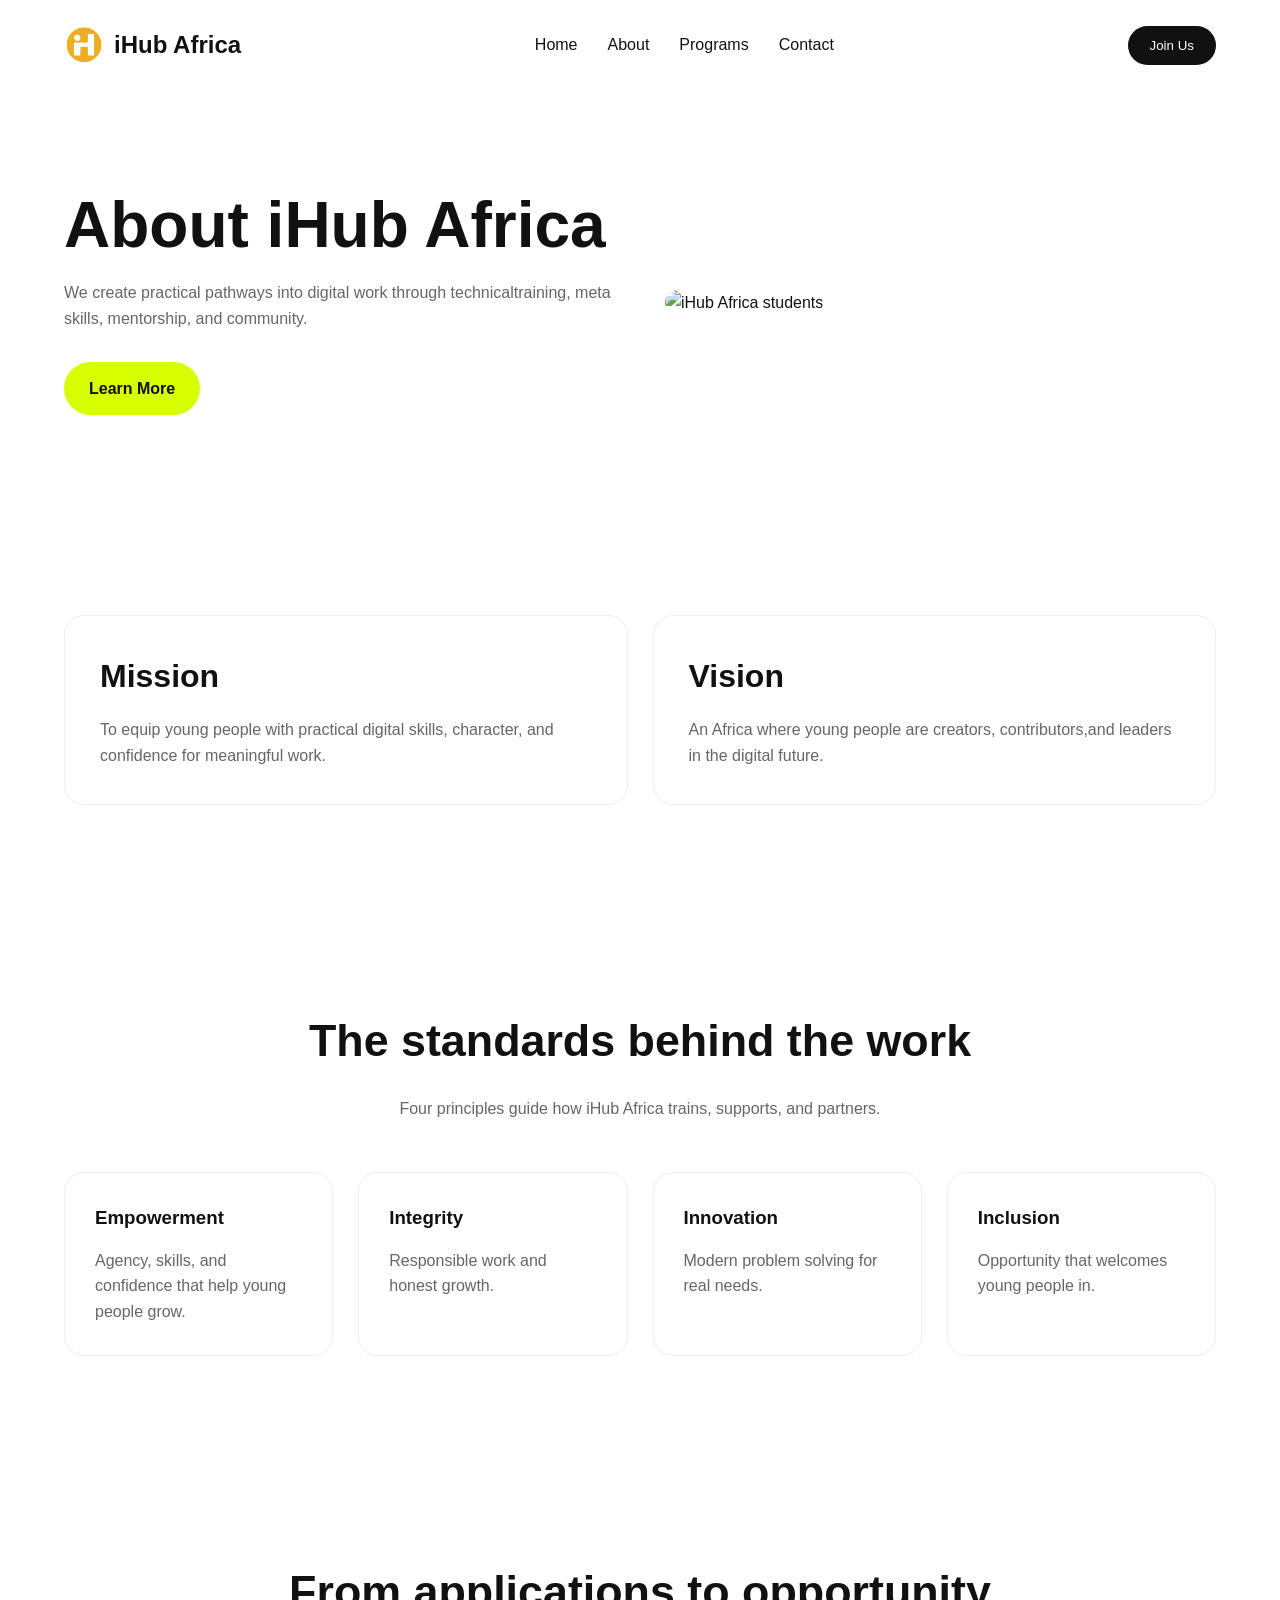
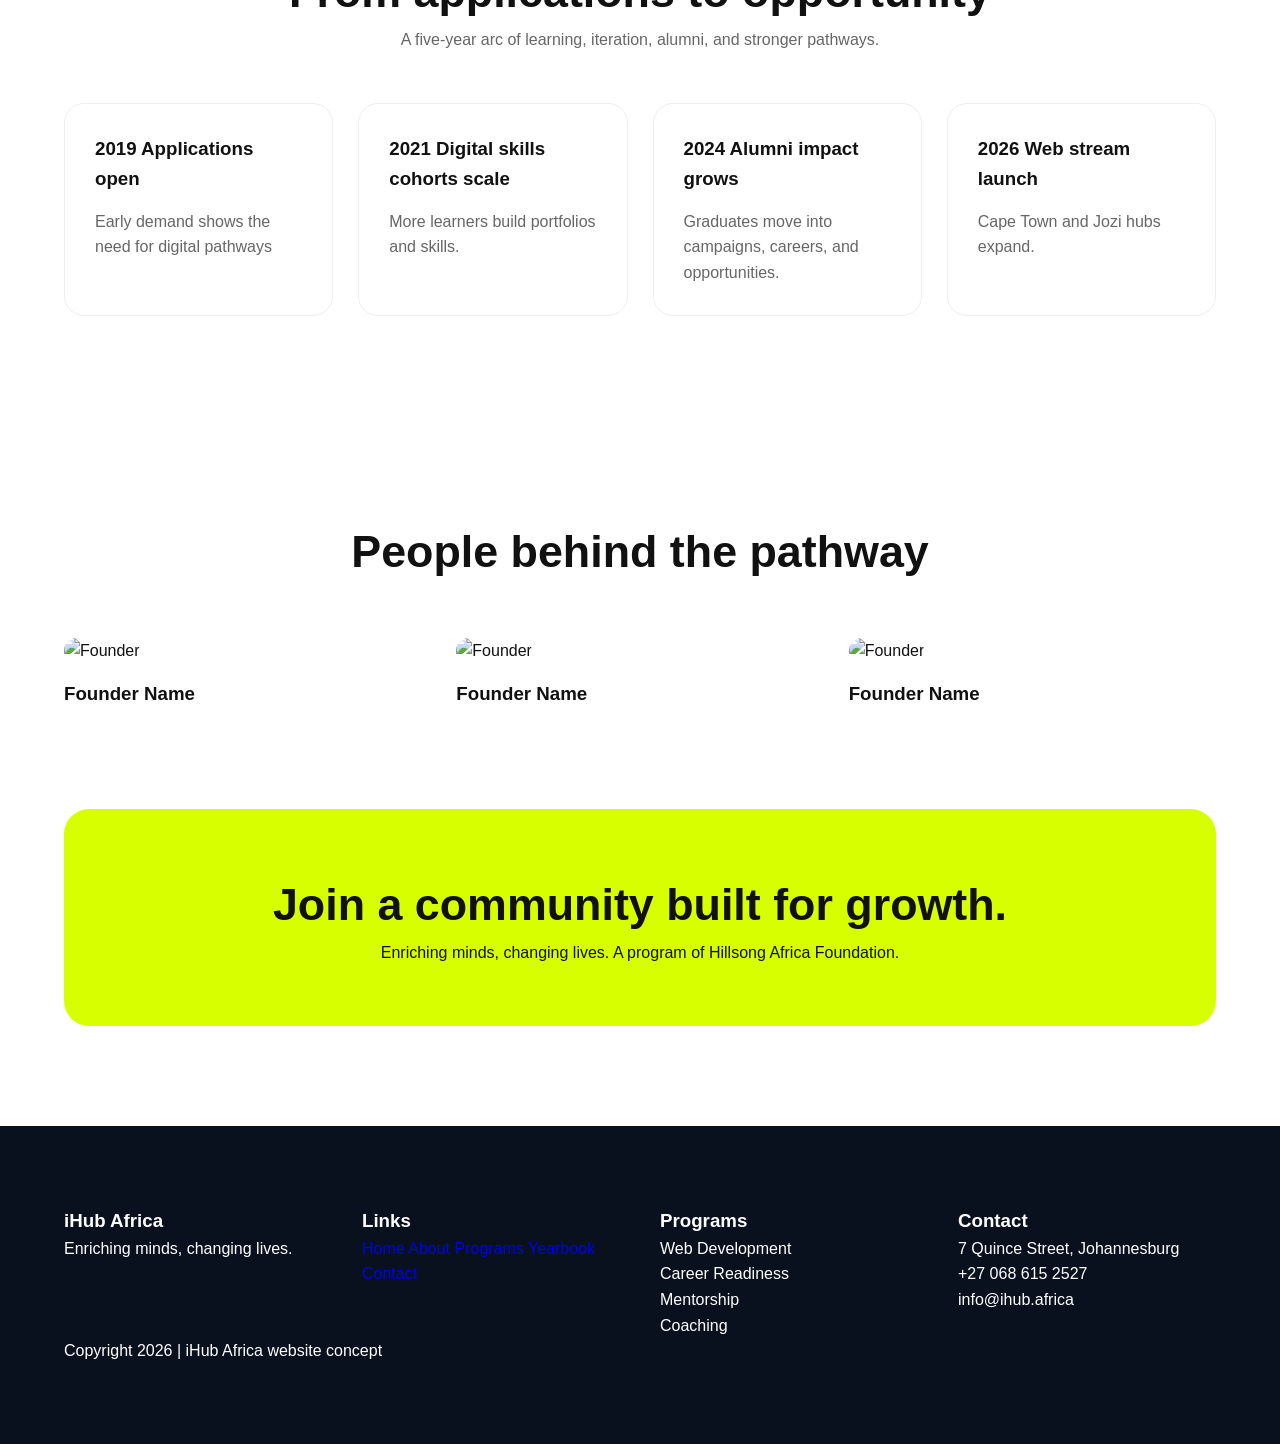
==== about.html @ 03520aae "styled img logo" ====
<!DOCTYPE html>
<html lang="en">
<head>
    <meta charset="UTF-8">
    <meta name="viewport" content="width=device-width, initial-scale=1.0">
    <title>iHub Africa | About</title>

    <link rel="stylesheet" href="styles.css">
</head>
<body>

    <header>
        <nav class="navbar">

            <div class="logo">
                <img src="./assests/iHubLogo.webp" alt="iHub Africa Logo">
                <h2>iHub Africa</h2>
            </div>

            <ul class="nav-links">
                <li><a href="index.html">Home</a></li>
                <li><a href="about.html">About</a></li>
                <li><a href="programs.html">Programs</a></li>
                <li><a href="contact.html">Contact</a></li>
            </ul>

            <button class="join-btn">Join Us</button>

        </nav>
    </header>

<section class="about-hero">

    <div class="about-content">

        <h1>About iHub Africa</h1>

        <p>
            We create practical pathways into digital work through technicaltraining, meta skills, mentorship, and community.</p>

         <a href="#" class="green-btn">
            Learn More
        </a>

    </div>
     
        <div class="about-image">
        <img src="images/about-image.jpg" alt="iHub Africa students">
    </div>

</section>

<section class="mission-vision">

    <div class="info-card">

        <h2>Mission</h2>

        <p>
            To equip young people with practical digital skills, character, and confidence for meaningful work.
               </p>
    </div>


    <div class="info-card">

        <h2>Vision</h2>

        <p>
            An Africa where young people are creators, contributors,and leaders in the digital future.
        </p>

    </div>

</section>

<section class="values">

    <h2>The standards behind the work</h2>

    <p class="section-text">
        Four principles guide how iHub Africa trains, supports,
        and partners.
    </p>


    <div class="values-grid">


        <div class="value-card">

            <h3>Empowerment</h3>

            <p>Agency, skills, and confidence that help young people grow.</p>
    </div>



        <div class="value-card">

            <h3>Integrity</h3>

            <p>Responsible work and honest growth.</p>

        </div>

         <div class="value-card">

            <h3>Innovation</h3>

            <p>
                Modern problem solving for real needs.
            </p>

        </div>

                <div class="value-card">

            <h3>Inclusion</h3>

            <p>
                Opportunity that welcomes young people in.
            </p>

        </div>


    </div>

</section>

<section class="story">


    <h2>From applications to opportunity</h2>

    <p>
        A five-year arc of learning, iteration, alumni,
        and stronger pathways.
    </p>



    <div class="timeline-grid">


        <div class="timeline-card">

     <h3>2019 Applications open</h3>

            <p> Early demand shows the need for digital pathways </p>

        </div>
    <div class="timeline-card">

            <h3>2021 Digital skills cohorts scale</h3>

            <p>
                More learners build portfolios and skills.
            </p>

        </div>
     <div class="timeline-card">

            <h3>2024 Alumni impact grows</h3>

            <p>
                Graduates move into campaigns, careers,
                and opportunities.
            </p>

        </div>

        <div class="timeline-card">

            <h3>2026 Web stream launch</h3>

            <p>
                Cape Town and Jozi hubs expand.
            </p>

        </div>


    </div>


</section>

<section class="founders">

    <h2>People behind the pathway</h2>


    <div class="founder-grid">


        <div class="founder-card">
            <img src="images/founder1.jpg" alt="Founder">
            <h3>Founder Name</h3>
        </div>

        <div class="founder-card">
            <img src="images/founder2.jpg" alt="Founder">
            <h3>Founder Name</h3>
        </div>



        <div class="founder-card">
            <img src="images/founder3.jpg" alt="Founder">
            <h3>Founder Name</h3>
        </div>

          </div>


</section>

<section class="community">

    <h2>
        Join a community built for growth.
    </h2>

    <p>
        Enriching minds, changing lives.
        A program of Hillsong Africa Foundation.
    </p>

</section>

<footer>

    <div class="footer-container">


        <div>
            <h3>iHub Africa</h3>

            <p>
                Enriching minds, changing lives.
            </p>
        </div>

     <div>

            <h3>Links</h3>

            <a href="index.html">Home</a>
            <a href="about.html">About</a>
            <a href="programs.html">Programs</a>
            <a href="yearbook.html">Yearbook</a>
            <a href="contact.html">Contact</a>

        </div>

        <div>

            <h3>Programs</h3>

            <p>Web Development</p>
            <p>Career Readiness</p>
            <p>Mentorship</p>
            <p>Coaching</p>

        </div>
  <div>

            <h3>Contact</h3>

            <p>7 Quince Street, Johannesburg</p>
            <p>+27 068 615 2527</p>
            <p>info@ihub.africa</p>

        </div>



    </div>
   <p class="copyright">
        Copyright 2026 | iHub Africa website concept
    </p>


</footer>



</body>
</html>
---- styles.css ----
*{
    margin:0;
    padding:0;
    box-sizing:border-box;
}

body{
    font-family:Arial, Heglvetica, sans-serif;
    background:#ffffff;
    color:#111;
    line-height:1.6;
}

.container{
    width:90%;
    max-width:1200px;
    margin:auto;
}

a{
    text-decoration:none;
}

ul{
    list-style:none;
}

.navbar{
    display:flex;
    justify-content:space-between;
    align-items:center;
    padding:25px 5%;
}

.logo{
    display:flex;
    align-items:center;
    gap:10px;}

.logo img {
    width:40px;
    height:40px;
}

.nav-links{
    display:flex;
    gap:30px;
}
.nav-links a{
    color:#111;
    font-weight:500;
}

.join-btn{
    background:#111;
    color:white;
    border:none;
    padding:12px 22px;
    border-radius:30px;
    cursor:pointer;
}

.hero{
    display:grid;
    grid-template-columns:1fr 1fr;
    align-items:center;
    gap:50px;
    padding:80px 5%;
}

.hero-text h1{
    font-size:4rem;
    line-height:1.1;
    margin-bottom:20px;
}

.hero-text p{
    color:#666;
    margin-bottom:30px;
    max-width:550px;
}
.hero-buttons{
    display:flex;
    gap:15px;
}

.hero-btn{
    background:#d8ff00;
    border:none;
    padding:14px 24px;
    border-radius:30px;
    cursor:pointer;
    font-weight:bold;
}

.hero-btn-secondary {
    background:transparent;
    border:1px solid #ccc;
    padding:14px 24px;
    border-radius:30px;
        cursor:pointer;
} 

.hero-image img{
    width:100%;
    border-radius:25px;
}

.stats{
    background:#09111f;
    color:white;
    width:90%;
    max-width:1200px;
    margin:0 auto 100px;
    padding:50px;
    border-radius:25px;

    display:grid;
    grid-template-columns:repeat(4,1fr);
    text-align:center;
}

.stats h2{
    color:#d8ff00;
    font-size:2.5rem;
}

.section-header{
    text-align:center;
    margin-bottom:50px;
}

.section-label{
    color:#666;
    text-transform:uppercase;
    letter-spacing:2px;
    font-size:0.85rem;
    margin-bottom:15px;
}

.section-header h2{
    font-size:2.8rem;
    margin-bottom:15px;
}

.section-header p{
    color:#666;
} 

.what-section,
.featured-programs{
    padding:100px 5%;
}

.programs-grid{
    display:grid;
    grid-template-columns:repeat(3,1fr);
    gap:25px;
}

.program-card{
    border:1px solid #eee;
    border-radius:20px;
    padding:30px;
    background:white;
}

.program-card h3{margin-bottom:15px;
}

.program-card p{
    color:#666;
}

.cta-section{
    padding:80px 5%;
}

.cta-box{
    background:#d8ff00;
    border-radius:25px;
    padding:50px;

    display:flex;
    justify-content:space-between;
    align-items:center;
    gap:30px;
}

.btn-black{
    background:#111;
    color:white;
    padding:15px 25px;
    border-radius:30px;
}
.partners-section{
    padding:100px 5%;
}

.partners-logos{
    display:flex;
    flex-wrap:wrap;
    justify-content:center;
    gap:20px;
    margin-top:40px;
}

.partner-logo{
    border:1px solid #ddd;
    padding:15px 25px;
    border-radius:30px;
}
.testimonial-section{
    padding:100px 5%;
}

.testimonial-card{
    background:#09111f;
    color:white;
    border-radius:25px;
    padding:60px;
}
.quote-icon{
    width:70px;
    height:70px;
    background:#d8ff00;
    border-radius:15px;
    margin-bottom:30px;
}

.testimonial-card h2{
    font-size:2rem;
    margin-bottom:20px;
}

.author{
    color:#d8ff00;
    font-weight:bold;
}
.newsletter{
    padding:0 5% 100px;
}

.newsletter-content{
    background:#d8ff00;
    border-radius:25px;
    padding:50px;

    display:flex;
    justify-content:space-between;
    align-items:center;
    gap:30px;
}

.newsletter-text h2{
    font-size:2.5rem;
    margin-bottom:10px;
}

.newsletter-form{
    display:flex;
    background:white;
    border-radius:50px;
    padding:10px;
}

.newsletter-form input{
    border:none;
    outline:none;
    padding:15px;
    width:250px;
}

footer{
    background:#09111f;
    color:white;
    padding:80px 5%;
}

.footer-container{
    display:grid;
    grid-template-columns:repeat(4,1fr);
    gap:40px;
}

.footer-column h2,
.footer-column h3{
    color:#d8ff00;
    margin-bottom:20px;
}
.footer-column p,
.footer-column li,
.footer-column small{
    color:#ddd;
    margin-bottom:10px;
}

.footer-column a{
    color:#ddd;
}

.footer-column a:hover{
    color:#d8ff00;
}


.about-hero{
    display:grid;
    grid-template-columns:1fr 1fr;
    align-items:center;
    gap:50px;
    padding:100px 5%;
}


.about-content h1{
    font-size:4rem;
    line-height:1.1;
    margin-bottom:20px;
}


.about-content p{
    color:#666;
    max-width:550px;
    margin-bottom:30px;
}



.green-btn{
    background:#d8ff00;
    color:#111;
    padding:14px 25px;
    border-radius:30px;
    font-weight:bold;
    display:inline-block;
}



.about-image img{
    width:100%;
    border-radius:25px;
}



.mission-vision{

    display:grid;
    grid-template-columns:repeat(2,1fr);
    gap:25px;
    padding:100px 5%;

}



.info-card{

    border:1px solid #eee;
    border-radius:20px;
    padding:35px;
    background:white;

}



.info-card h2{

    font-size:2rem;
    margin-bottom:15px;

}



.info-card p{

    color:#666;

}




.values{

    padding:100px 5%;

}



.values > h2{

    text-align:center;
    font-size:2.8rem;

}



.section-text{

    text-align:center;
    color:#666;
    margin:20px auto 50px;

}



.values-grid{

    display:grid;
    grid-template-columns:repeat(4,1fr);
    gap:25px;

}



.value-card{

    border:1px solid #eee;
    border-radius:20px;
    padding:30px;

}



.value-card h3{

    margin-bottom:15px;

}



.value-card p{

    color:#666;

}




.story{

    padding:100px 5%;
}



.story h2{

    text-align:center;
    font-size:2.8rem;

}



.story > p{

    text-align:center;
    color:#666;

}



.timeline-grid{

    display:grid;
    grid-template-columns:repeat(4,1fr);
    gap:25px;
    margin-top:50px;

}



.timeline-card{

    border:1px solid #eee;
    border-radius:20px;
    padding:30px;

}



.timeline-card h3{

    margin-bottom:15px;

}



.timeline-card p{

    color:#666;

}




.founders{

    padding:100px 5%;
}



.founders h2{

    text-align:center;
    font-size:2.8rem;

}



.founder-grid{

    display:grid;
    grid-template-columns:repeat(3,1fr);
    gap:25px;
    margin-top:50px;

}



.founder-card img{

    width:100%;
    border-radius:20px;

}



.founder-card h3{

    margin-top:15px;

}




.community{

    background:#d8ff00;
    margin:0 5% 100px;
    border-radius:25px;
    padding:60px;
    text-align:center;

}



.community h2{

    font-size:2.8rem;

}

@media(max-width:900px){

    .hero{
        grid-template-columns:1fr;
    }

    .stats{
        grid-template-columns:1fr 1fr;
        gap:30px;
    }

    .programs-grid{
        grid-template-columns:1fr;
    }

    .newsletter-content{
        flex-direction:column;
        text-align:center;
    }
    .footer-container{
        grid-template-columns:1fr;
    }

    .cta-box{
        flex-direction:column;
        text-align:center;
    }

    .hero-text h1{
        font-size:2.8rem;
    }

    .section-header h2{
        font-size:2rem;
    }
}


@media screen and (min-width: 1440px){

    .container{
        max-width:1400px;
    }

    .hero-text h1{
        font-size:5rem;
    }

    .section-header h2{
        font-size:3.5rem;
    }

}



@media screen and (max-width:1200px){

    .hero{
        gap:40px;
    }

    .hero-text h1{
        font-size:3.5rem;
    }

    .footer-container{
        gap:30px;
    }

}


@media screen and (max-width:1024px){

    .navbar{
        flex-wrap:wrap;
        gap:20px;
    }

    .hero{
        grid-template-columns:1fr;
        text-align:center;
    }

    .hero-text p{
        margin:auto;
        margin-bottom:30px;
    }

    .hero-buttons{
        justify-content:center;
    }

    .stats{
        grid-template-columns:repeat(2,1fr);
        gap:30px;
    }

    .programs-grid{
        grid-template-columns:1fr;
    }

    .cta-box{
        flex-direction:column;
        text-align:center;
    }

    .newsletter-content{
        flex-direction:column;
        text-align:center;
    }

    .footer-container{
        grid-template-columns:repeat(2,1fr);
    }

}



@media screen and (max-width:768px){

    .navbar{
        flex-direction:column;
        gap:20px;
    }

    .nav-links{
        flex-wrap:wrap;
        justify-content:center;
        gap:15px;
    }

    .hero{
        padding:60px 20px;
    }

    .hero-text h1{
        font-size:2.5rem;
    }

    .hero-buttons{
        flex-direction:column;
        align-items:center;
    }

    .hero-btn,
    .hero-btn-secondary{
        width:100%;
        max-width:280px;
    }

    .stats{
        grid-template-columns:1fr;
        width:95%;
        padding:30px;
    }

    .section-header h2{
        font-size:2rem;
    }

    .newsletter-form{
        flex-direction:column;
        width:100%;
    }

    .newsletter-form input{
        width:100%;
    }

    .newsletter-form button{
        width:100%;
    }

    .footer-container{
        grid-template-columns:1fr;
        text-align:center;
    }

}



@media screen and (max-width:480px){

    .hero-text h1{
        font-size:2rem;
    }

    .section-header h2{
        font-size:1.7rem;
    }

    .testimonial-card{
        padding:30px;
    }

    .testimonial-card h2{
        font-size:1.4rem;
    }

    .newsletter-content{
        padding:30px;
    }

    .newsletter-text h2{
        font-size:1.8rem;
    }

}
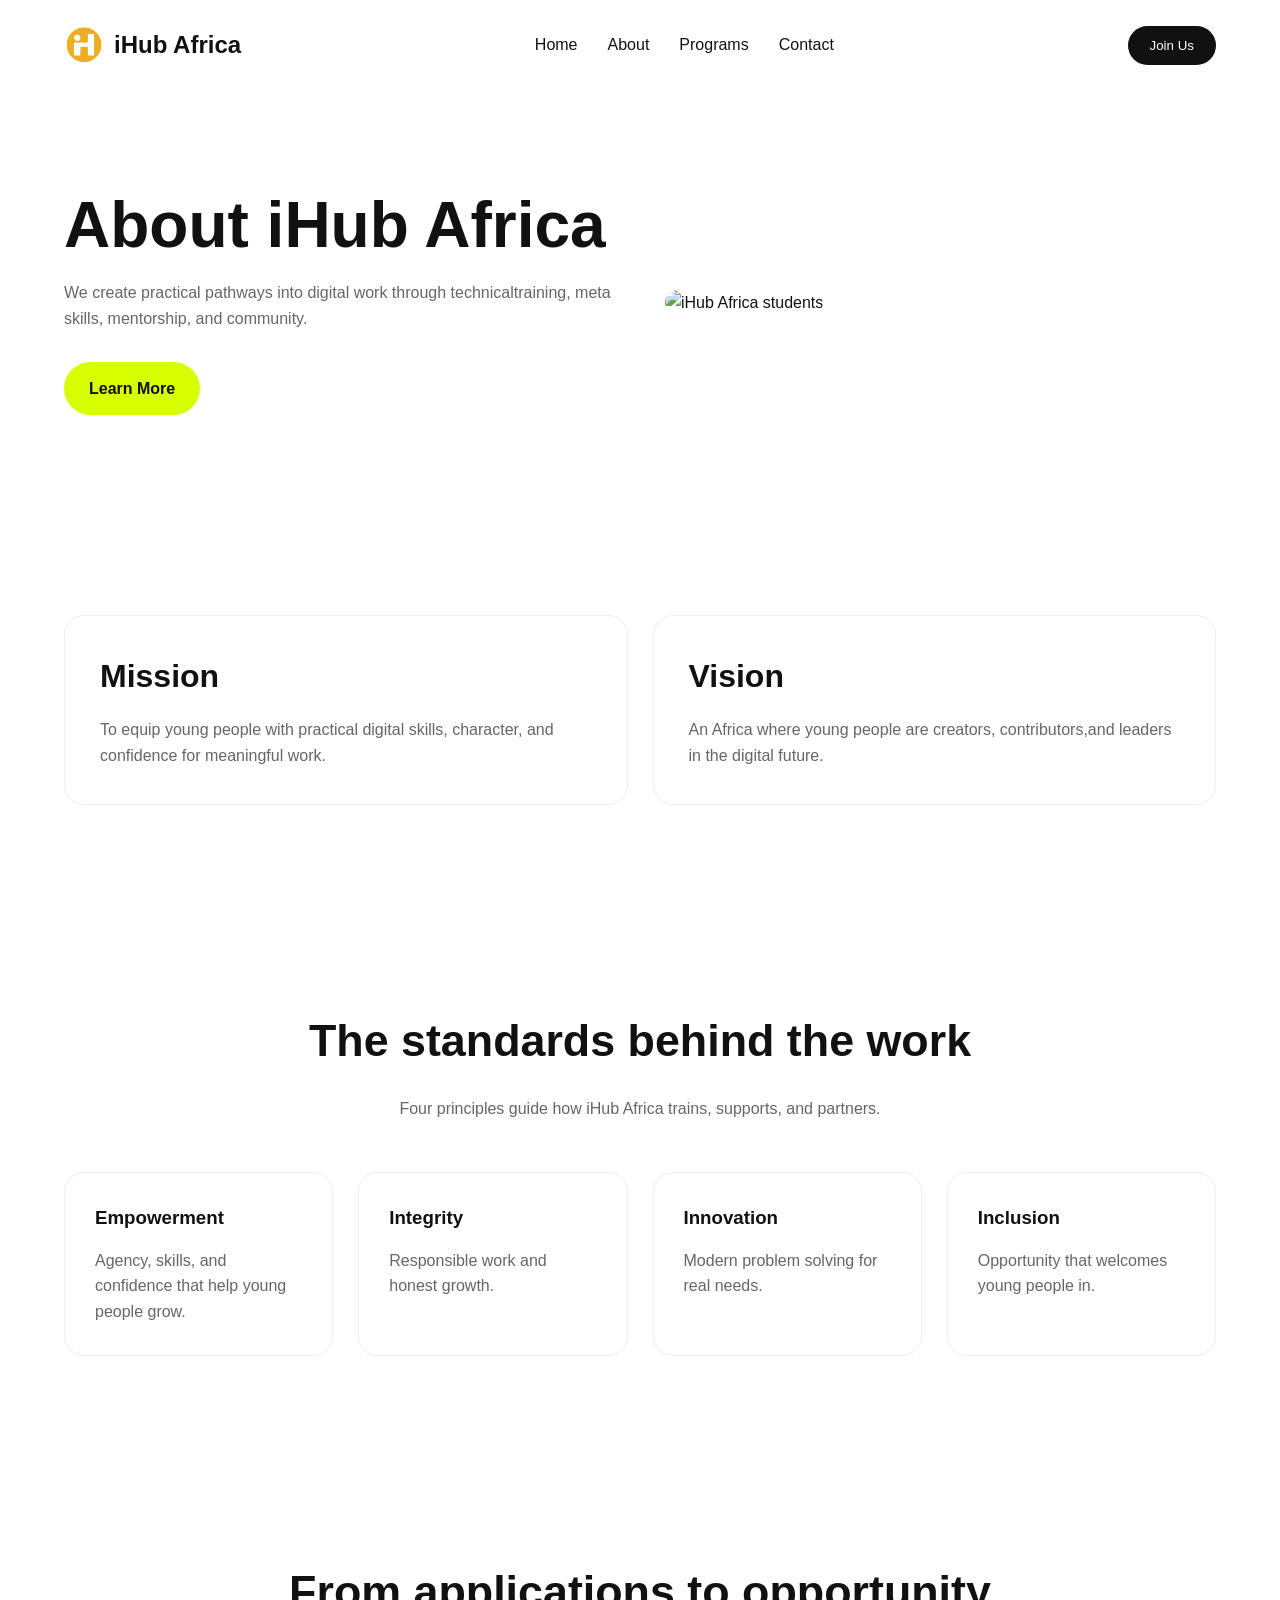
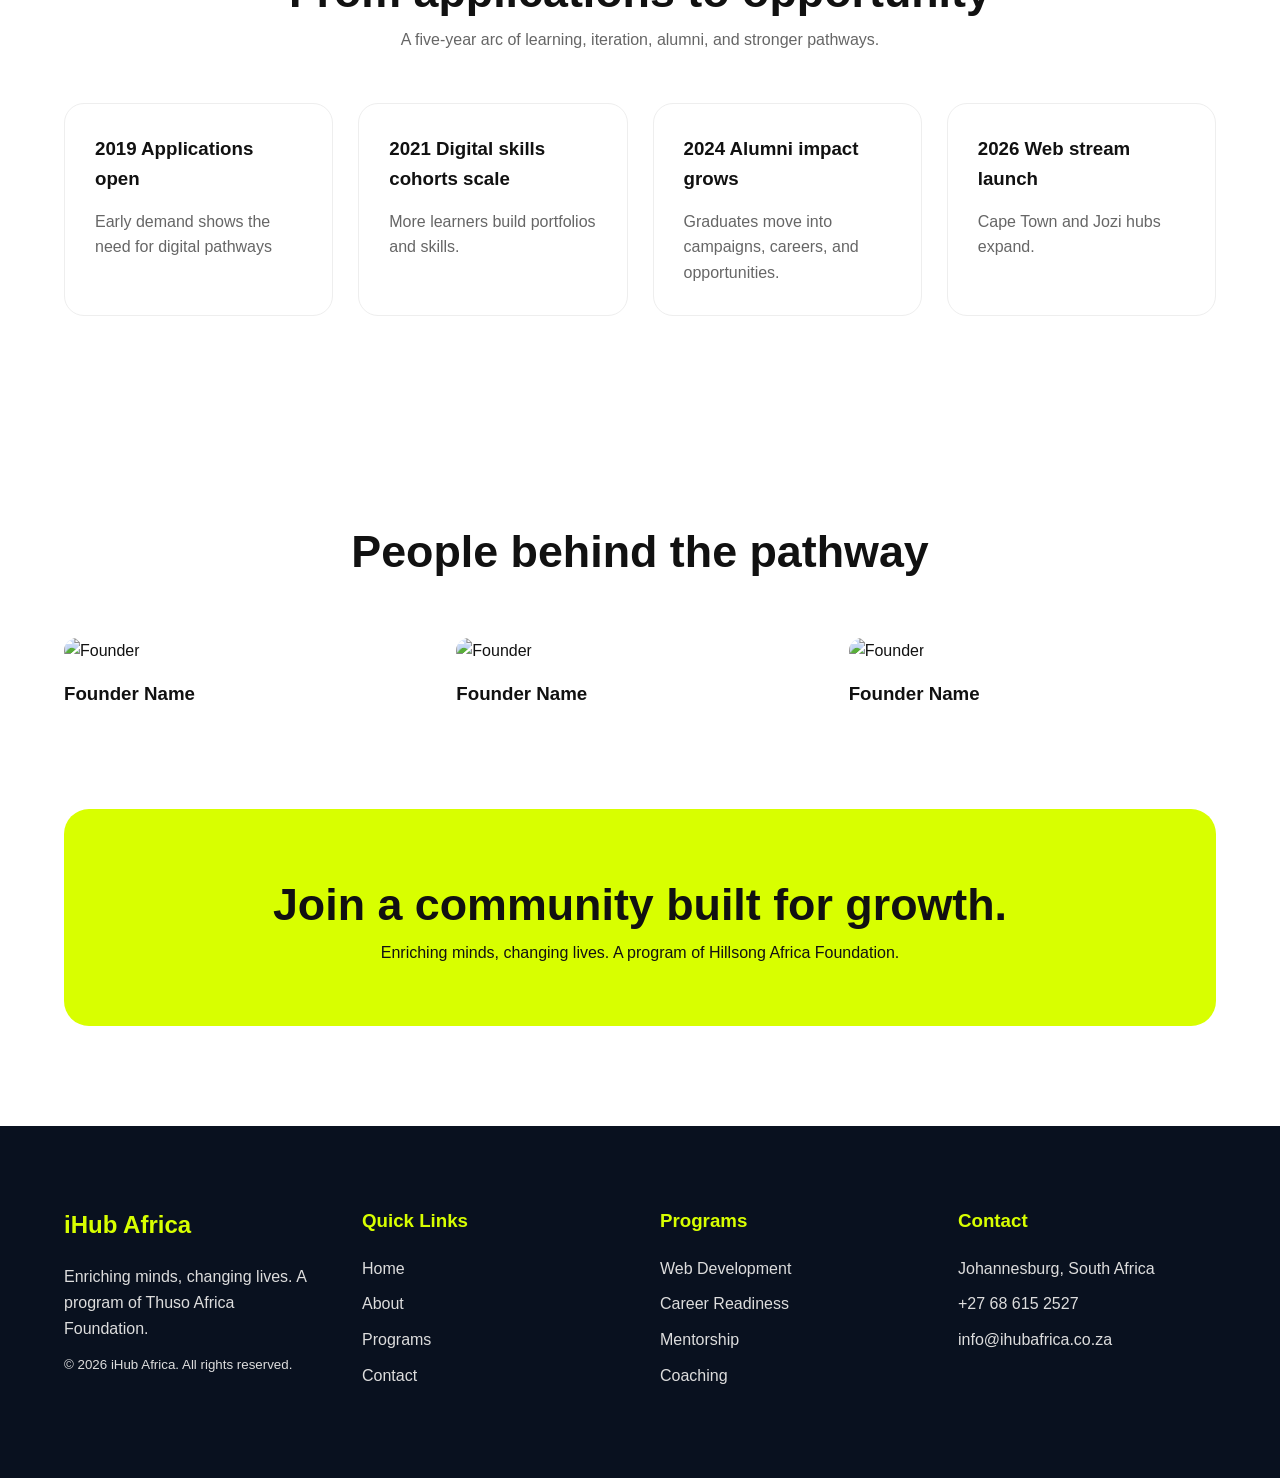
==== commit c16af565: "Added footer" ====
--- a/about.html
+++ b/about.html
@@ -232,59 +232,62 @@
 
 <footer>
 
-    <div class="footer-container">
-
-
-        <div>
-            <h3>iHub Africa</h3>
-
-            <p>
-                Enriching minds, changing lives.
-            </p>
-        </div>
-
-     <div>
-
-            <h3>Links</h3>
-
-            <a href="index.html">Home</a>
-            <a href="about.html">About</a>
-            <a href="programs.html">Programs</a>
-            <a href="yearbook.html">Yearbook</a>
-            <a href="contact.html">Contact</a>
-
-        </div>
-
-        <div>
-
-            <h3>Programs</h3>
-
-            <p>Web Development</p>
-            <p>Career Readiness</p>
-            <p>Mentorship</p>
-            <p>Coaching</p>
-
-        </div>
-  <div>
-
-            <h3>Contact</h3>
-
-            <p>7 Quince Street, Johannesburg</p>
-            <p>+27 068 615 2527</p>
-            <p>info@ihub.africa</p>
-
-        </div>
-
-
-
-    </div>
-   <p class="copyright">
-        Copyright 2026 | iHub Africa website concept
-    </p>
-
-
-</footer>
-
+        <div class="footer-container">
+
+            <div class="footer-column">
+
+                <h2>iHub Africa</h2>
+
+                <p>
+                    Enriching minds, changing lives.
+                    A program of Thuso Africa Foundation.
+                </p>
+
+                <small>
+                    © 2026 iHub Africa. All rights reserved.
+                </small>
+
+            </div>
+
+            <div class="footer-column">
+
+                <h3>Quick Links</h3>
+
+                <ul>
+                    <li><a href="index.html">Home</a></li>
+                    <li><a href="about.html">About</a></li>
+                    <li><a href="programs.html">Programs</a></li>
+                    <li><a href="contact.html">Contact</a></li>
+                </ul>
+
+            </div>
+
+            <div class="footer-column">
+
+                <h3>Programs</h3>
+
+                <ul>
+                    <li>Web Development</li>
+                    <li>Career Readiness</li>
+                    <li>Mentorship</li>
+                    <li>Coaching</li>
+                </ul>
+
+            </div>
+
+            <div class="footer-column">
+
+                <h3>Contact</h3>
+
+                <p>Johannesburg, South Africa</p>
+                <p>+27 68 615 2527</p>
+                <p>info@ihubafrica.co.za</p>
+
+            </div>
+
+        </div>
+
+    </footer>
 
 
 </body>
--- a/styles.css
+++ b/styles.css
@@ -303,7 +303,6 @@
     color:#d8ff00;
 }
 
-
 .about-hero{
     display:grid;
     grid-template-columns:1fr 1fr;
@@ -312,21 +311,17 @@
     padding:100px 5%;
 }
 
-
 .about-content h1{
     font-size:4rem;
     line-height:1.1;
     margin-bottom:20px;
 }
 
-
 .about-content p{
     color:#666;
     max-width:550px;
     margin-bottom:30px;
 }
-
-
 
 .green-btn{
     background:#d8ff00;
@@ -337,14 +332,10 @@
     display:inline-block;
 }
 
-
-
 .about-image img{
     width:100%;
     border-radius:25px;
 }
-
-
 
 .mission-vision{
 
@@ -355,8 +346,6 @@
 
 }
 
-
-
 .info-card{
 
     border:1px solid #eee;
@@ -366,8 +355,6 @@
 
 }
 
-
-
 .info-card h2{
 
     font-size:2rem;
@@ -375,24 +362,17 @@
 
 }
 
-
-
 .info-card p{
 
     color:#666;
 
 }
 
-
-
-
 .values{
 
     padding:100px 5%;
 
 }
-
-
 
 .values > h2{
 
@@ -401,8 +381,6 @@
 
 }
 
-
-
 .section-text{
 
     text-align:center;
@@ -410,8 +388,6 @@
     margin:20px auto 50px;
 
 }
-
-
 
 .values-grid{
 
@@ -421,8 +397,6 @@
 
 }
 
-
-
 .value-card{
 
     border:1px solid #eee;
@@ -431,31 +405,22 @@
 
 }
 
-
-
 .value-card h3{
 
     margin-bottom:15px;
 
 }
 
-
-
 .value-card p{
 
     color:#666;
 
 }
 
-
-
-
 .story{
 
     padding:100px 5%;
 }
-
-
 
 .story h2{
 
@@ -464,16 +429,12 @@
 
 }
 
-
-
 .story > p{
 
     text-align:center;
     color:#666;
 
 }
-
-
 
 .timeline-grid{
 
@@ -484,8 +445,6 @@
 
 }
 
-
-
 .timeline-card{
 
     border:1px solid #eee;
@@ -494,31 +453,22 @@
 
 }
 
-
-
 .timeline-card h3{
 
     margin-bottom:15px;
 
 }
 
-
-
 .timeline-card p{
 
     color:#666;
 
 }
 
-
-
-
 .founders{
 
     padding:100px 5%;
 }
-
-
 
 .founders h2{
 
@@ -526,8 +476,6 @@
     font-size:2.8rem;
 
 }
-
-
 
 .founder-grid{
 
@@ -538,8 +486,6 @@
 
 }
 
-
-
 .founder-card img{
 
     width:100%;
@@ -547,16 +493,11 @@
 
 }
 
-
-
 .founder-card h3{
 
     margin-top:15px;
 
 }
-
-
-
 
 .community{
 
@@ -568,12 +509,113 @@
 
 }
 
-
-
 .community h2{
 
     font-size:2.8rem;
 
+}
+
+/* Dido - CONTACT HERO */
+.contact-hero {
+    display: flex;
+    align-items: center;
+    justify-content: space-between;
+    gap: 3rem;
+    padding: 4rem 8%;
+}
+.contact-hero-content {
+    flex: 1;
+}
+.contact-hero-content h1 {
+    font-size: 3rem;
+    color: #0F172A;
+    margin-bottom: 1rem;
+}
+.contact-hero-content p {
+    font-size: 1.1rem;
+    color: #555;
+    line-height: 1.6;
+}
+.contact-hero-image {
+    flex: 1;
+}
+.contact-hero-image img {
+    width: 100%;
+    border-radius: 12px;
+    display: block;
+}
+/* CONTACT SECTION */
+.contact-section {
+    display: flex;
+    flex-direction: column;
+    gap: 2rem;
+    padding: 4rem 8%;
+}
+.contact-form {
+    background: white;
+    padding: 2rem;
+    border-radius: 12px;
+    box-shadow: 0 4px 15px rgba(0,0,0,0.08);
+}
+.contact-form label {
+    display: block;
+    margin-bottom: 0.5rem;
+    margin-top: 1rem;
+    font-weight: 600;
+    color: #333;
+}
+.contact-form input,
+.contact-form textarea {
+    width: 100%;
+    padding: 12px;
+    border: 1px solid #DCDCDC;
+    border-radius: 8px;
+    font-size: 1rem;
+    margin-bottom: 0.5rem;
+}
+.contact-form input,
+.contact-form textarea {
+    outline: none;
+}
+.primary-btn {
+    display: inline-block;
+    background: #000000;
+    color: white;
+    border: none;
+    padding: 12px 28px;
+    border-radius: 8px;
+    cursor: pointer;
+    font-size: 1rem;
+    margin-top: 1rem;
+    transition: 0.3s;
+}
+.primary-btn {
+    background: #050505;
+}
+.contact-info {
+    background: #ffffff;
+    color: rgb(0, 0, 0);
+    padding: 2rem;
+    border-radius: 12px;
+    height: fit-content;
+}
+.contact-info h2 {
+    margin-bottom: 1rem;
+}
+.contact-info p {
+    margin-bottom: 1rem;
+    line-height: 1.6;
+}
+.error-message {
+    color: red;
+    font-size: 0.85rem;
+    display: block;
+    min-height: 18px;
+}
+.success-message {
+    color: green;
+    margin-top: 1rem;
+    font-weight: bold;
 }
 
 @media(max-width:900px){
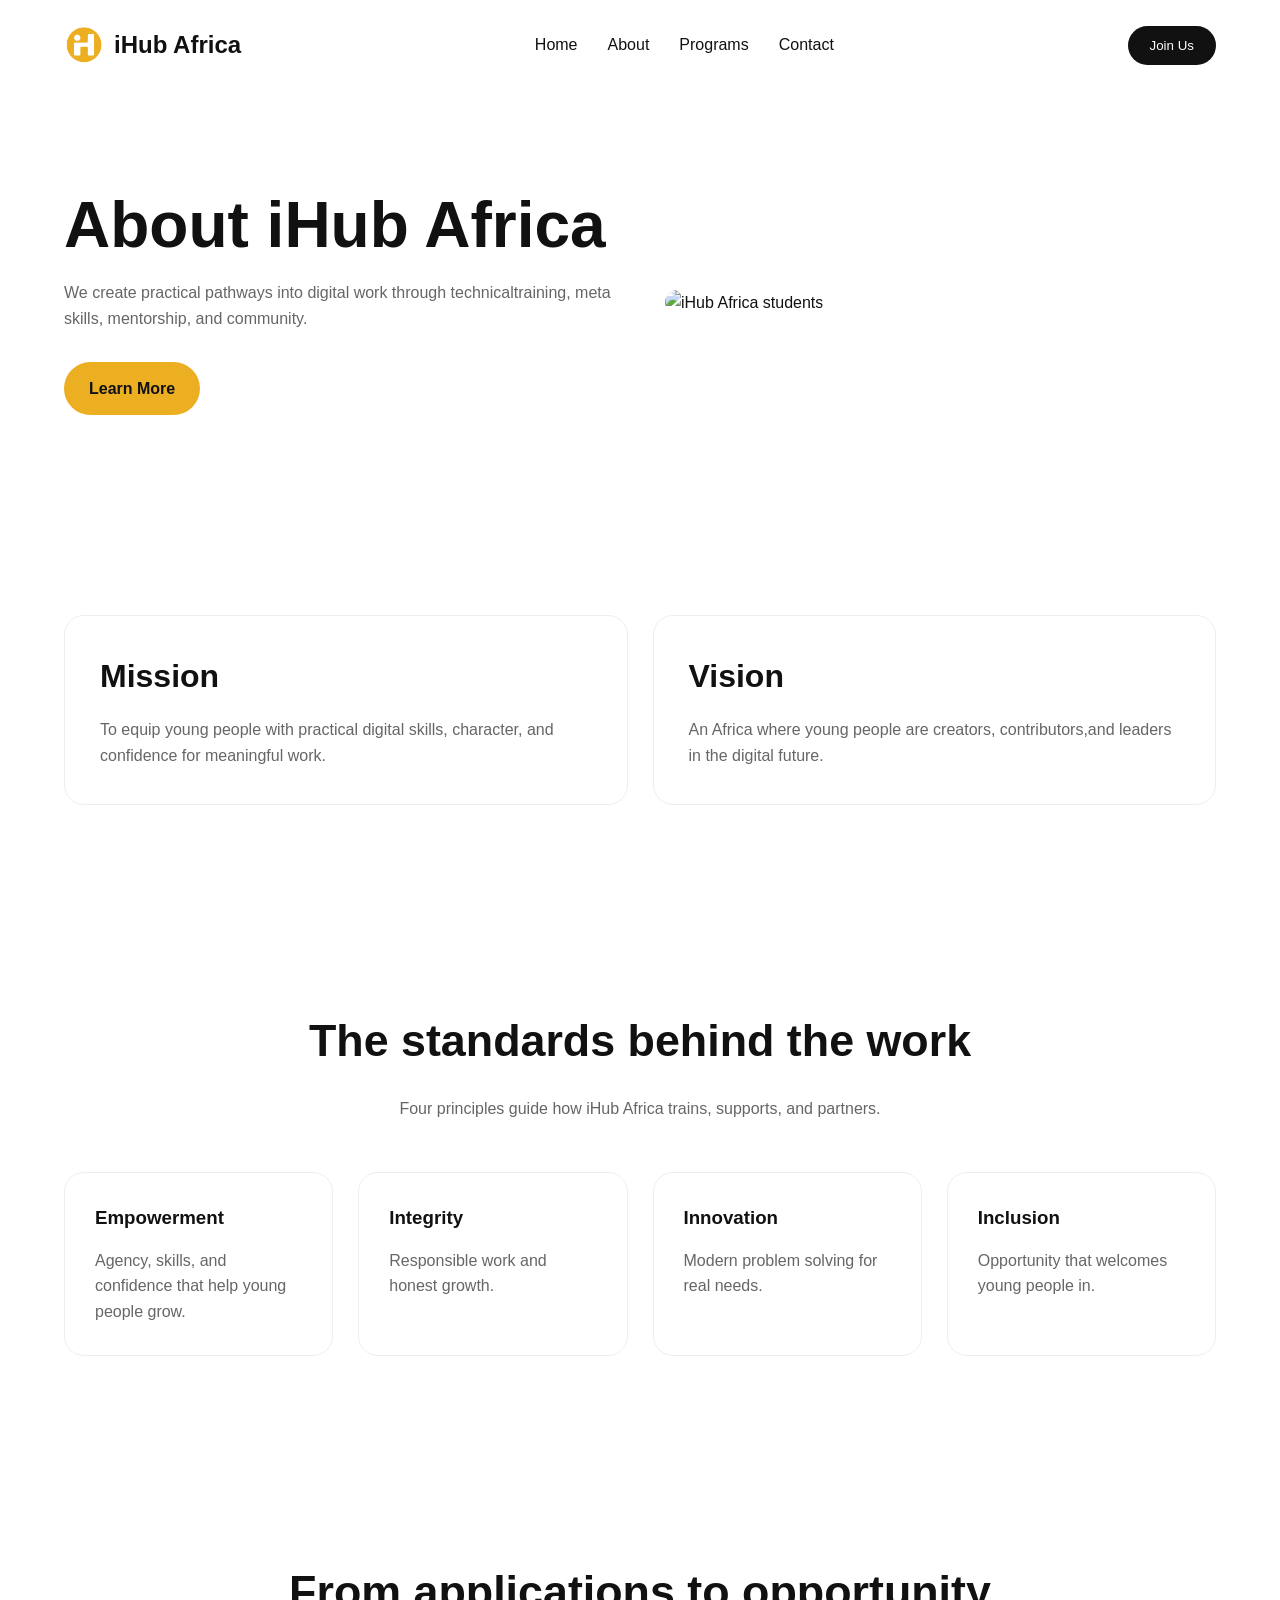
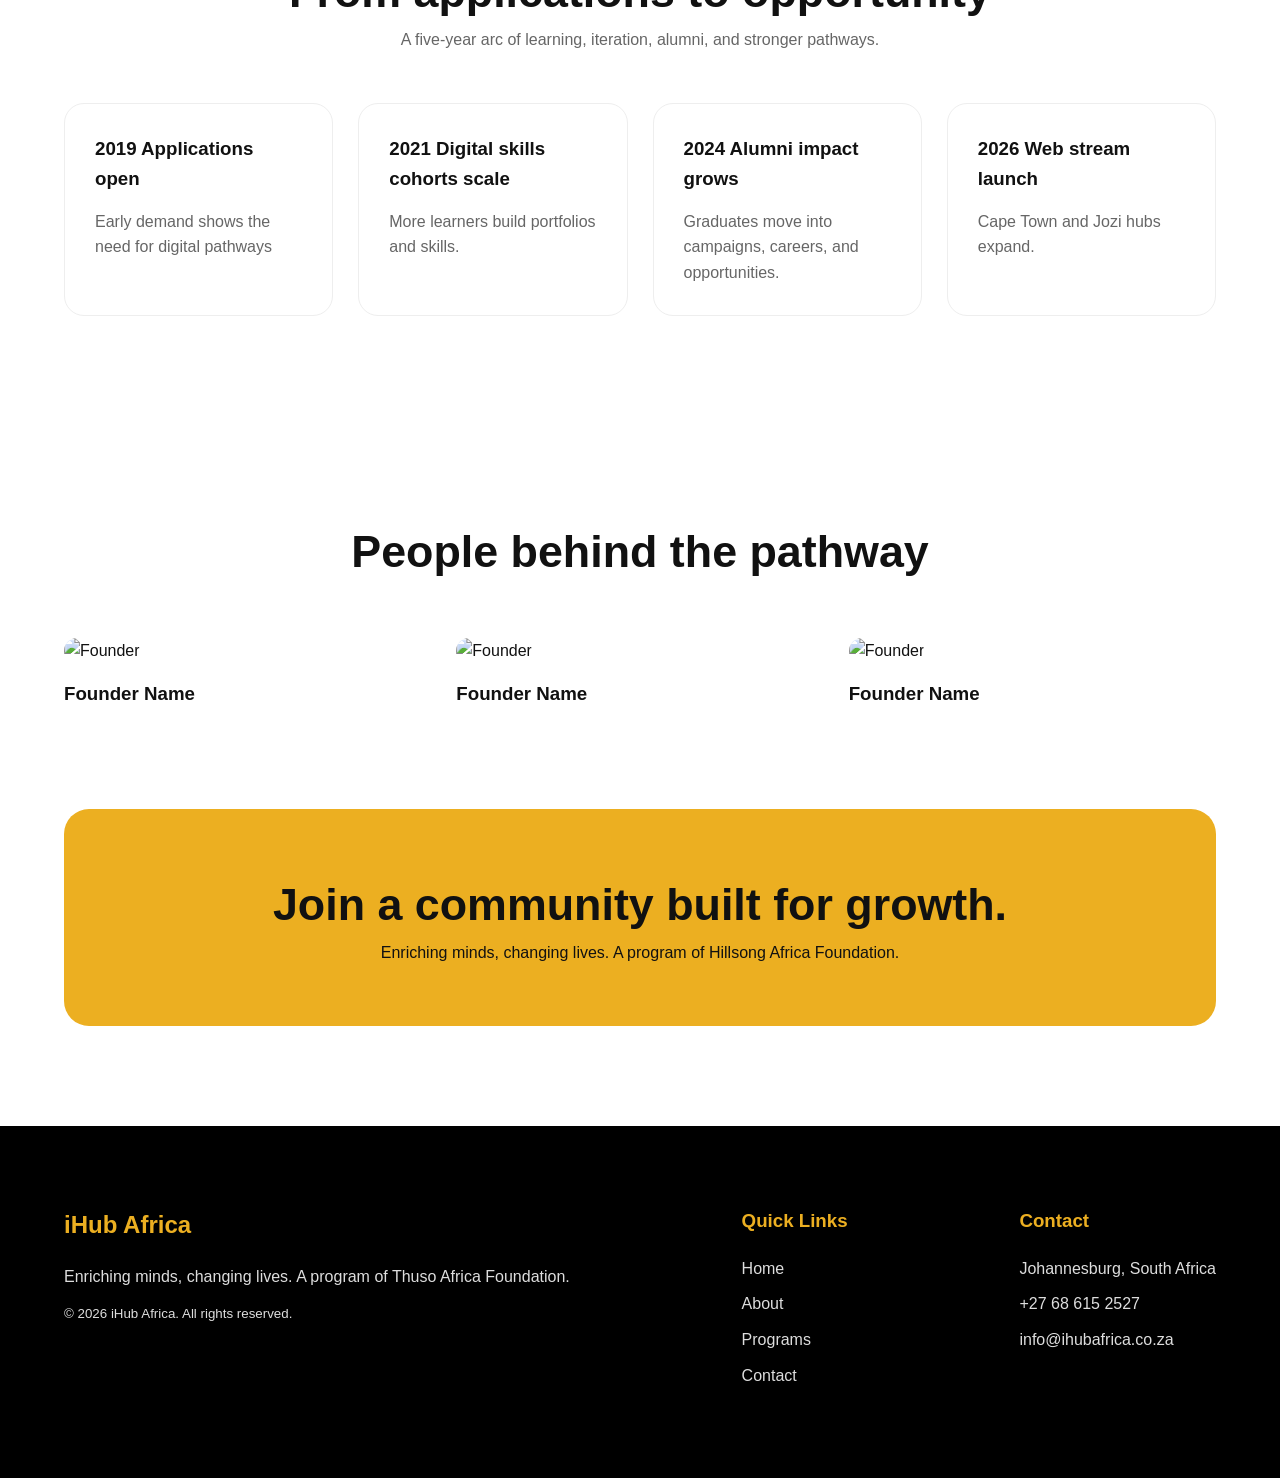
==== commit 1ae1df7c: "Fixed the image carousal" ====
--- a/about.html
+++ b/about.html
@@ -264,19 +264,6 @@
 
             <div class="footer-column">
 
-                <h3>Programs</h3>
-
-                <ul>
-                    <li>Web Development</li>
-                    <li>Career Readiness</li>
-                    <li>Mentorship</li>
-                    <li>Coaching</li>
-                </ul>
-
-            </div>
-
-            <div class="footer-column">
-
                 <h3>Contact</h3>
 
                 <p>Johannesburg, South Africa</p>
@@ -289,6 +276,5 @@
 
     </footer>
 
-
 </body>
 </html>
--- a/styles.css
+++ b/styles.css
@@ -12,7 +12,7 @@
 }
 
 .container{
-    width:90%;
+    width:100%;
     max-width:1200px;
     margin:auto;
 }
@@ -85,7 +85,7 @@
 }
 
 .hero-btn{
-    background:#d8ff00;
+    background:#ecaf21;
     border:none;
     padding:14px 24px;
     border-radius:30px;
@@ -107,7 +107,7 @@
 }
 
 .stats{
-    background:#09111f;
+    background:#000000;
     color:white;
     width:90%;
     max-width:1200px;
@@ -121,7 +121,7 @@
 }
 
 .stats h2{
-    color:#d8ff00;
+    color:#ecaf21;
     font-size:2.5rem;
 }
 
@@ -177,7 +177,7 @@
 }
 
 .cta-box{
-    background:#d8ff00;
+    background:#ecaf21;
     border-radius:25px;
     padding:50px;
 
@@ -188,7 +188,7 @@
 }
 
 .btn-black{
-    background:#111;
+    background:#000000;
     color:white;
     padding:15px 25px;
     border-radius:30px;
@@ -215,7 +215,7 @@
 }
 
 .testimonial-card{
-    background:#09111f;
+    background:#000000;
     color:white;
     border-radius:25px;
     padding:60px;
@@ -223,7 +223,7 @@
 .quote-icon{
     width:70px;
     height:70px;
-    background:#d8ff00;
+    background:#ecaf21;
     border-radius:15px;
     margin-bottom:30px;
 }
@@ -234,7 +234,7 @@
 }
 
 .author{
-    color:#d8ff00;
+    color:#ecaf21;
     font-weight:bold;
 }
 .newsletter{
@@ -242,7 +242,7 @@
 }
 
 .newsletter-content{
-    background:#d8ff00;
+    background:#ecaf21;
     border-radius:25px;
     padding:50px;
 
@@ -271,21 +271,29 @@
     width:250px;
 }
 
+.newsletter-form button{
+    background:#000000;
+    color:white;
+    border:none;
+    padding:15px 25px;
+    border-radius:50px;
+    cursor:pointer;
+}
+
 footer{
-    background:#09111f;
+    background:#000000;
     color:white;
     padding:80px 5%;
 }
 
 .footer-container{
-    display:grid;
-    grid-template-columns:repeat(4,1fr);
-    gap:40px;
+    display: flex;
+    justify-content: space-between;
 }
 
 .footer-column h2,
 .footer-column h3{
-    color:#d8ff00;
+    color:#ecaf21;
     margin-bottom:20px;
 }
 .footer-column p,
@@ -300,7 +308,7 @@
 }
 
 .footer-column a:hover{
-    color:#d8ff00;
+    color:#ecaf21;
 }
 
 .about-hero{
@@ -324,7 +332,7 @@
 }
 
 .green-btn{
-    background:#d8ff00;
+    background:#ecaf21;
     color:#111;
     padding:14px 25px;
     border-radius:30px;
@@ -501,7 +509,7 @@
 
 .community{
 
-    background:#d8ff00;
+    background:#ecaf21;
     margin:0 5% 100px;
     border-radius:25px;
     padding:60px;
@@ -512,10 +520,78 @@
 .community h2{
 
     font-size:2.8rem;
-
+ 
+} 
+
+
+.program-hero{
+    padding:80px 5%;
+}
+
+.program-hero-content{
+    display:grid;
+    grid-template-columns:1fr 1fr;
+    gap:50px;
+    align-items:center;
+}
+
+.program-text h1{
+    font-size:3.5rem;
+    margin-bottom:20px;
+}
+
+.program-hero-image{
+    background:#000000;
+    height:300px; border-radius:25px;
+    position:relative;
+}
+
+.lime-box{
+    width:140px;
+    height:70px;
+    background:#ecaf21;
+    border-radius:15px;
+    position:absolute;
+    top:20px;
+    right:20px;
+}
+
+.dark-box{
+    width:180px;
+    height:70px;
+    background:#000000;
+    border-radius:15px;
+    position:absolute;
+    bottom:20px;
+    left:20px;
+} 
+
+.program-options{
+    padding:80px 5%;
+}
+
+.program-grid{
+    display:grid;
+    grid-template-columns:repeat(3,1fr);
+    border:1px solid #eee;
+}
+
+.program-item{
+    padding:25px;
+    border:1px solid #eee;
+}
+
+.program-item.active{
+    background:#000000;
+    color:white;
+}
+
+.coach-section{
+    padding:80px 5%;
 }
 
 /* Dido - CONTACT HERO */
+
 .contact-hero {
     display: flex;
     align-items: center;
@@ -523,27 +599,33 @@
     gap: 3rem;
     padding: 4rem 8%;
 }
+
 .contact-hero-content {
     flex: 1;
 }
+
 .contact-hero-content h1 {
     font-size: 3rem;
-    color: #0F172A;
+    color: #000000;
     margin-bottom: 1rem;
 }
+
 .contact-hero-content p {
     font-size: 1.1rem;
     color: #555;
     line-height: 1.6;
 }
+
 .contact-hero-image {
     flex: 1;
 }
+
 .contact-hero-image img {
     width: 100%;
     border-radius: 12px;
     display: block;
 }
+
 /* CONTACT SECTION */
 .contact-section {
     display: flex;
@@ -551,12 +633,14 @@
     gap: 2rem;
     padding: 4rem 8%;
 }
+
 .contact-form {
     background: white;
     padding: 2rem;
     border-radius: 12px;
     box-shadow: 0 4px 15px rgba(0,0,0,0.08);
 }
+
 .contact-form label {
     display: block;
     margin-bottom: 0.5rem;
@@ -564,6 +648,7 @@
     font-weight: 600;
     color: #333;
 }
+
 .contact-form input,
 .contact-form textarea {
     width: 100%;
@@ -573,10 +658,12 @@
     font-size: 1rem;
     margin-bottom: 0.5rem;
 }
+
 .contact-form input,
 .contact-form textarea {
     outline: none;
 }
+
 .primary-btn {
     display: inline-block;
     background: #000000;
@@ -589,9 +676,11 @@
     margin-top: 1rem;
     transition: 0.3s;
 }
+
 .primary-btn {
     background: #050505;
 }
+
 .contact-info {
     background: #ffffff;
     color: rgb(0, 0, 0);
@@ -599,25 +688,141 @@
     border-radius: 12px;
     height: fit-content;
 }
+
 .contact-info h2 {
     margin-bottom: 1rem;
 }
+
 .contact-info p {
     margin-bottom: 1rem;
     line-height: 1.6;
 }
+
 .error-message {
     color: red;
     font-size: 0.85rem;
     display: block;
     min-height: 18px;
 }
+
 .success-message {
     color: green;
     margin-top: 1rem;
     font-weight: bold;
 }
 
+.program-hero {
+    padding: 80px 5%;
+}
+
+.program-hero-content {
+    display: grid;
+    grid-template-columns: 1fr 1fr;
+    gap: 50px;
+    align-items: center;
+}
+
+.program-text h1 {
+    font-size: 3.5rem;
+    margin-bottom: 20px;
+}
+
+.program-hero-image {
+    background: #000000;
+    height: 300px;
+    border-radius: 25px;
+    position: relative;
+}
+
+.lime-box {
+    width: 140px;
+    height: 70px;
+    background: #ecaf21;
+    border-radius: 15px;
+    position: absolute;
+    top: 20px;
+    right: 20px;
+}
+
+.dark-box {
+    width: 180px;
+    height: 70px;
+    background: #000000;
+    border-radius: 15px;
+    position: absolute;
+    bottom: 20px;
+    left: 20px;
+}
+
+/* Program Options */
+
+.program-options {
+    padding: 80px 5%;
+}
+
+.program-grid {
+    display: grid;
+    grid-template-columns: repeat(3, 1fr);
+    border: 1px solid #eee;
+}
+
+.program-item {
+    padding: 25px;
+    border: 1px solid #eee;
+}
+
+.program-item.active {
+    background: #000000;
+    color: white;
+}
+
+/* Coach Section */
+
+.coach-section {
+    padding: 80px 5%;
+}
+
+.coach-card {
+    background: #000000;
+    color: white;
+    border-radius: 25px;
+    padding: 50px;
+    display: flex;
+    justify-content: space-between;
+    align-items: center;
+    gap: 20px;
+}
+
+/* Gallery Section */
+
+.gallery-section {
+    padding: 80px 5%;
+}
+
+.gallery-grid {
+    display: grid;
+    grid-template-columns: repeat(4, 1fr);
+    gap: 25px;
+}
+
+.gallery-card {
+    height: 180px;
+    background: #5f8f73;
+    border-radius: 20px;
+    position: relative;
+}
+
+.gallery-card::before {
+    content: "";
+    width: 80px;
+    height: 50px;
+    background: #ecaf21;
+    border-radius: 12px;
+    position: absolute;
+    top: -15px;
+    right: 15px;
+}
+
 @media(max-width:900px){
 
     .hero{
@@ -655,7 +860,6 @@
     }
 }
 
-
 @media screen and (min-width: 1440px){
 
     .container{
@@ -672,8 +876,6 @@
 
 }
 
-
-
 @media screen and (max-width:1200px){
 
     .hero{
@@ -689,7 +891,6 @@
     }
 
 }
-
 
 @media screen and (max-width:1024px){
 
@@ -736,8 +937,6 @@
     }
 
 }
-
-
 
 @media screen and (max-width:768px){
 
@@ -801,8 +1000,6 @@
 
 }
 
-
-
 @media screen and (max-width:480px){
 
     .hero-text h1{
@@ -829,4 +1026,4 @@
         font-size:1.8rem;
     }
 
-}
+}
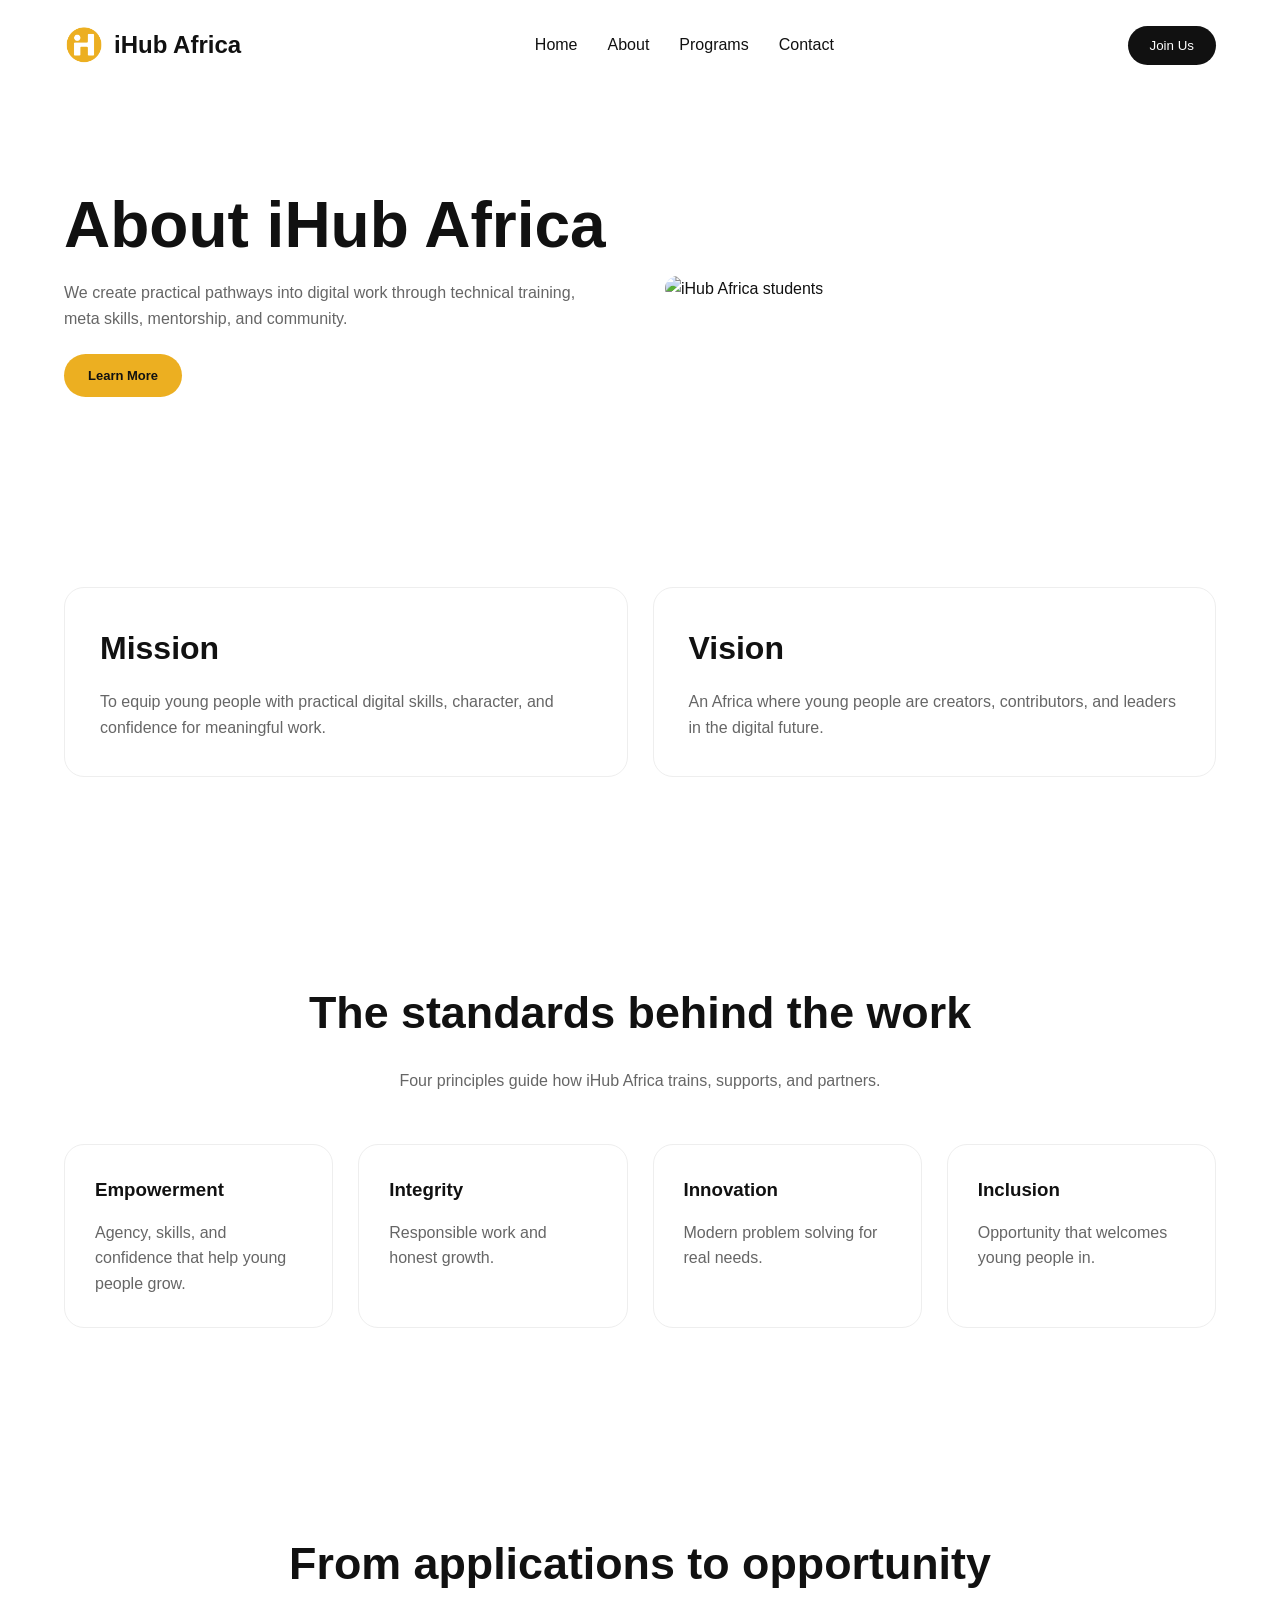
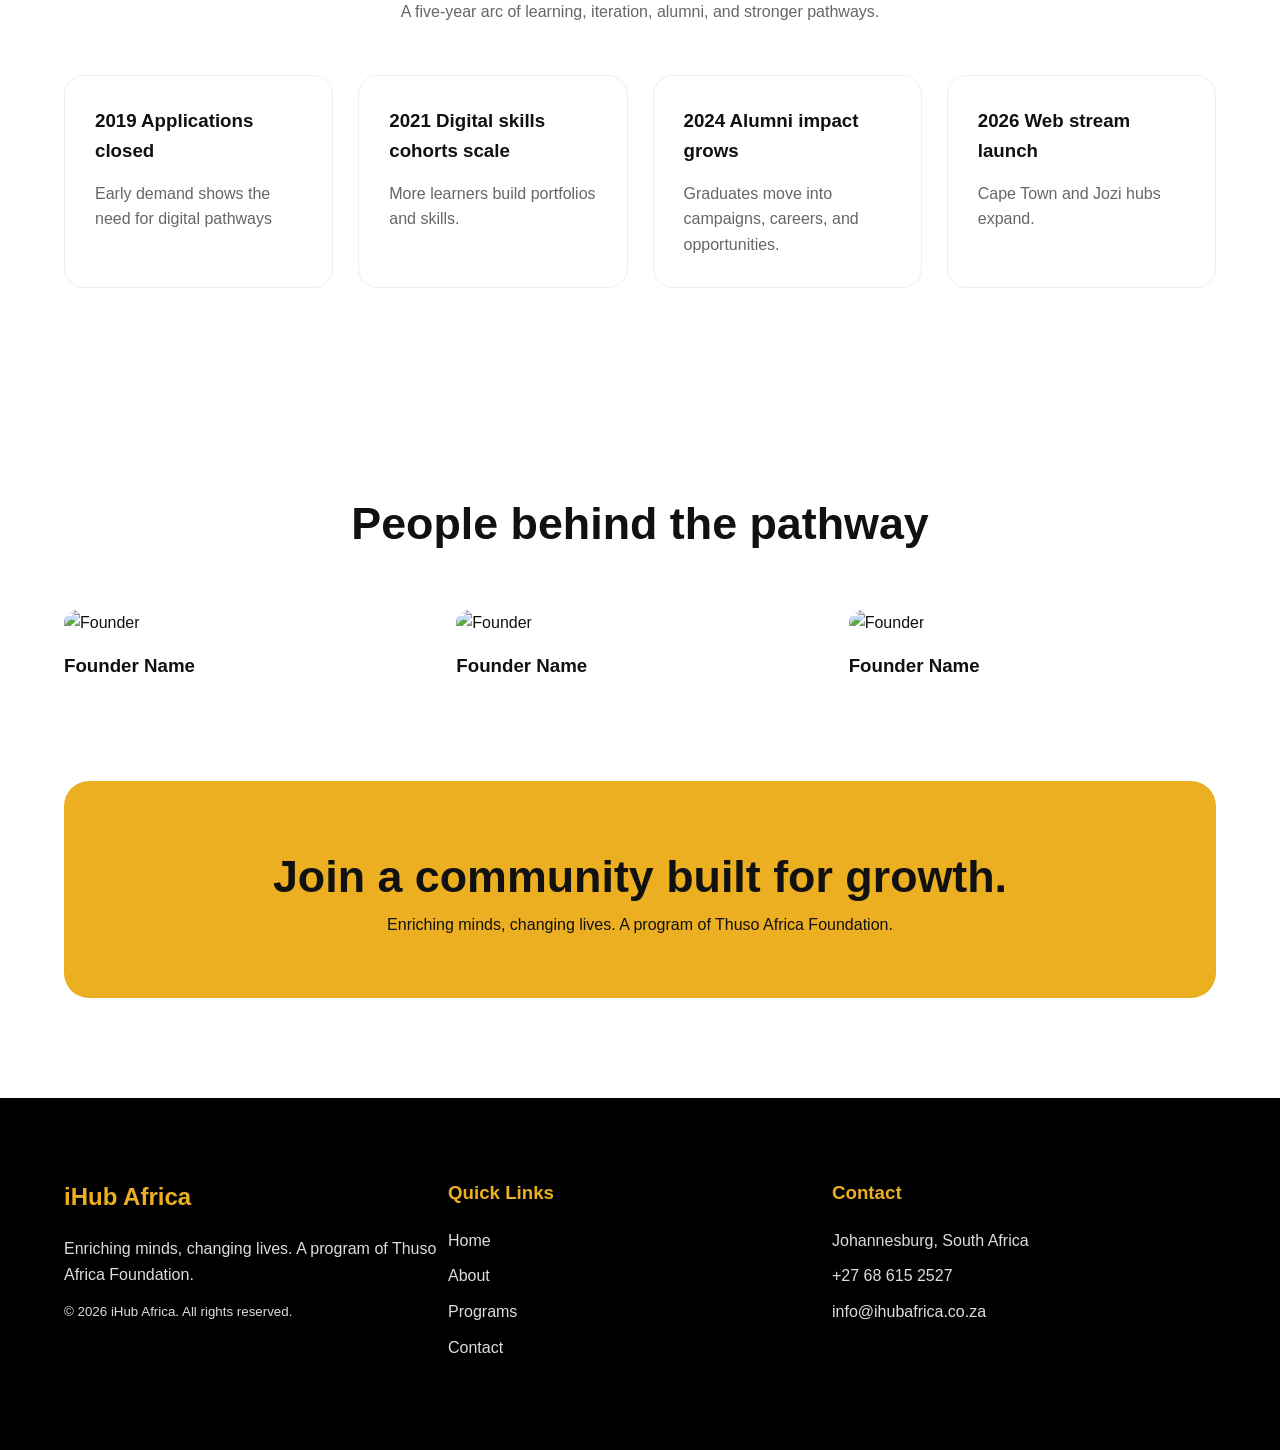
==== commit fa67072e: "Fixed contact validation form" ====
--- a/about.html
+++ b/about.html
@@ -5,6 +5,7 @@
     <meta name="viewport" content="width=device-width, initial-scale=1.0">
     <title>iHub Africa | About</title>
 
+    <link rel="icon" href="./Assets/Icons/iHubLogo.webp" type="image/x-icon">
     <link rel="stylesheet" href="styles.css">
 </head>
 <body>
@@ -13,7 +14,7 @@
         <nav class="navbar">
 
             <div class="logo">
-                <img src="./assests/iHubLogo.webp" alt="iHub Africa Logo">
+                <img src="./Assets/Icons/iHubLogo.webp" alt="iHub Africa Logo">
                 <h2>iHub Africa</h2>
             </div>
 
@@ -36,9 +37,9 @@
         <h1>About iHub Africa</h1>
 
         <p>
-            We create practical pathways into digital work through technicaltraining, meta skills, mentorship, and community.</p>
-
-         <a href="#" class="green-btn">
+            We create practical pathways into digital work through technical training, meta skills, mentorship, and community.</p>
+
+         <a href="#" class="learn-btn">
             Learn More
         </a>
 
@@ -67,7 +68,7 @@
         <h2>Vision</h2>
 
         <p>
-            An Africa where young people are creators, contributors,and leaders in the digital future.
+            An Africa where young people are creators, contributors, and leaders in the digital future.
         </p>
 
     </div>
@@ -146,7 +147,7 @@
 
         <div class="timeline-card">
 
-     <h3>2019 Applications open</h3>
+     <h3>2019 Applications closed</h3>
 
             <p> Early demand shows the need for digital pathways </p>
 
@@ -225,7 +226,7 @@
 
     <p>
         Enriching minds, changing lives.
-        A program of Hillsong Africa Foundation.
+        A program of Thuso Africa Foundation.
     </p>
 
 </section>
--- a/styles.css
+++ b/styles.css
@@ -1,774 +1,669 @@
-*{
-    margin:0;
-    padding:0;
-    box-sizing:border-box;
-}
-
-body{
-    font-family:Arial, Heglvetica, sans-serif;
-    background:#ffffff;
-    color:#111;
-    line-height:1.6;
-}
-
-.container{
-    width:100%;
-    max-width:1200px;
-    margin:auto;
-}
-
-a{
-    text-decoration:none;
-}
-
-ul{
-    list-style:none;
-}
-
-.navbar{
-    display:flex;
-    justify-content:space-between;
-    align-items:center;
-    padding:25px 5%;
-}
-
-.logo{
-    display:flex;
-    align-items:center;
-    gap:10px;}
+* {
+    margin: 0;
+    padding: 0;
+    box-sizing: border-box;
+}
+
+body {
+    font-family: Arial, Helvetica, sans-serif;
+    background: #ffffff;
+    color: #111;
+    line-height: 1.6;
+}
+
+.container {
+    width: 90%;
+    max-width: 1200px;
+    margin: auto;
+}
+
+a {
+    text-decoration: none;
+}
+
+ul {
+    list-style: none;
+}
+
+/* NAVBAR */
+
+.navbar {
+    display: flex;
+    justify-content: space-between;
+    align-items: center;
+    padding: 25px 5%;
+}
+
+.logo {
+    display: flex;
+    align-items: center;
+    gap: 10px;
+}
 
 .logo img {
-    width:40px;
-    height:40px;
-}
-
-.nav-links{
-    display:flex;
-    gap:30px;
-}
-.nav-links a{
-    color:#111;
-    font-weight:500;
-}
-
-.join-btn{
-    background:#111;
-    color:white;
-    border:none;
-    padding:12px 22px;
-    border-radius:30px;
-    cursor:pointer;
-}
-
-.hero{
-    display:grid;
-    grid-template-columns:1fr 1fr;
-    align-items:center;
-    gap:50px;
-    padding:80px 5%;
-}
-
-.hero-text h1{
-    font-size:4rem;
-    line-height:1.1;
-    margin-bottom:20px;
-}
-
-.hero-text p{
-    color:#666;
-    margin-bottom:30px;
-    max-width:550px;
-}
-.hero-buttons{
-    display:flex;
-    gap:15px;
-}
-
-.hero-btn{
-    background:#ecaf21;
-    border:none;
-    padding:14px 24px;
-    border-radius:30px;
-    cursor:pointer;
-    font-weight:bold;
+    width: 40px;
+    height: 40px;
+}
+
+.nav-links {
+    display: flex;
+    gap: 30px;
+}
+
+.nav-links a {
+    color: #111;
+    font-weight: 500;
+}
+
+.join-btn {
+    background: #111;
+    color: white;
+    border: none;
+    padding: 12px 22px;
+    border-radius: 30px;
+    cursor: pointer;
+}
+
+/* HERO */
+
+.hero {
+    display: grid;
+    grid-template-columns: 1fr 1fr;
+    align-items: center;
+    gap: 50px;
+    padding: 80px 5%;
+}
+
+.hero-text h1 {
+    font-size: 4rem;
+    line-height: 1.1;
+    margin-bottom: 20px;
+}
+
+.hero-text p {
+    color: #666;
+    margin-bottom: 30px;
+    max-width: 550px;
+}
+
+.hero-buttons {
+    display: flex;
+    gap: 15px;
+}
+
+.hero-btn {
+    background: #ecaf21;
+    border: none;
+    padding: 14px 24px;
+    border-radius: 30px;
+    cursor: pointer;
+    font-weight: bold;
 }
 
 .hero-btn-secondary {
-    background:transparent;
-    border:1px solid #ccc;
-    padding:14px 24px;
-    border-radius:30px;
-        cursor:pointer;
-} 
-
-.hero-image img{
-    width:100%;
-    border-radius:25px;
-}
-
-.stats{
-    background:#000000;
-    color:white;
-    width:90%;
-    max-width:1200px;
-    margin:0 auto 100px;
-    padding:50px;
-    border-radius:25px;
-
-    display:grid;
-    grid-template-columns:repeat(4,1fr);
-    text-align:center;
-}
-
-.stats h2{
-    color:#ecaf21;
-    font-size:2.5rem;
-}
-
-.section-header{
-    text-align:center;
-    margin-bottom:50px;
-}
-
-.section-label{
-    color:#666;
-    text-transform:uppercase;
-    letter-spacing:2px;
-    font-size:0.85rem;
-    margin-bottom:15px;
-}
-
-.section-header h2{
-    font-size:2.8rem;
-    margin-bottom:15px;
-}
-
-.section-header p{
-    color:#666;
-} 
+    background: transparent;
+    border: 1px solid #ccc;
+    padding: 14px 24px;
+    border-radius: 30px;
+    cursor: pointer;
+}
+
+.hero-image img {
+    width: 100%;
+    border-radius: 25px;
+}
+
+/* STATS */
+
+.stats {
+    background: #000000;
+    color: white;
+    width: 90%;
+    max-width: 1200px;
+    margin: 0 auto 100px;
+    padding: 50px;
+    border-radius: 25px;
+    display: grid;
+    grid-template-columns: repeat(4, 1fr);
+    text-align: center;
+}
+
+.stats h2 {
+    color: #ecaf21;
+    font-size: 2.5rem;
+}
+
+/* SECTIONS */
+
+.section-header {
+    text-align: center;
+    margin-bottom: 50px;
+}
+
+.section-label {
+    color: #666;
+    text-transform: uppercase;
+    letter-spacing: 2px;
+    font-size: 0.85rem;
+    margin-bottom: 15px;
+}
+
+.section-header h2 {
+    font-size: 2.8rem;
+    margin-bottom: 15px;
+}
+
+.section-header p {
+    color: #666;
+}
 
 .what-section,
-.featured-programs{
-    padding:100px 5%;
-}
-
-.programs-grid{
-    display:grid;
-    grid-template-columns:repeat(3,1fr);
-    gap:25px;
-}
-
-.program-card{
-    border:1px solid #eee;
-    border-radius:20px;
-    padding:30px;
-    background:white;
-}
-
-.program-card h3{margin-bottom:15px;
-}
-
-.program-card p{
-    color:#666;
-}
-
-.cta-section{
-    padding:80px 5%;
-}
-
-.cta-box{
-    background:#ecaf21;
-    border-radius:25px;
-    padding:50px;
-
-    display:flex;
-    justify-content:space-between;
-    align-items:center;
-    gap:30px;
-}
-
-.btn-black{
-    background:#000000;
-    color:white;
-    padding:15px 25px;
-    border-radius:30px;
-}
-.partners-section{
-    padding:100px 5%;
-}
-
-.partners-logos{
-    display:flex;
-    flex-wrap:wrap;
-    justify-content:center;
-    gap:20px;
-    margin-top:40px;
-}
-
-.partner-logo{
-    border:1px solid #ddd;
-    padding:15px 25px;
-    border-radius:30px;
-}
-.testimonial-section{
-    padding:100px 5%;
-}
-
-.testimonial-card{
-    background:#000000;
-    color:white;
-    border-radius:25px;
-    padding:60px;
-}
-.quote-icon{
-    width:70px;
-    height:70px;
-    background:#ecaf21;
-    border-radius:15px;
-    margin-bottom:30px;
-}
-
-.testimonial-card h2{
-    font-size:2rem;
-    margin-bottom:20px;
-}
-
-.author{
-    color:#ecaf21;
-    font-weight:bold;
-}
-.newsletter{
-    padding:0 5% 100px;
-}
-
-.newsletter-content{
-    background:#ecaf21;
-    border-radius:25px;
-    padding:50px;
-
-    display:flex;
-    justify-content:space-between;
-    align-items:center;
-    gap:30px;
-}
-
-.newsletter-text h2{
-    font-size:2.5rem;
-    margin-bottom:10px;
-}
-
-.newsletter-form{
-    display:flex;
-    background:white;
-    border-radius:50px;
-    padding:10px;
-}
-
-.newsletter-form input{
-    border:none;
-    outline:none;
-    padding:15px;
-    width:250px;
-}
-
-.newsletter-form button{
-    background:#000000;
-    color:white;
-    border:none;
-    padding:15px 25px;
-    border-radius:50px;
-    cursor:pointer;
-}
-
-footer{
-    background:#000000;
-    color:white;
-    padding:80px 5%;
-}
-
-.footer-container{
+.featured-programs {
+    padding: 100px 5%;
+}
+
+/* PROGRAM CARDS */
+
+.programs-grid {
+    display: grid;
+    grid-template-columns: repeat(3, 1fr);
+    gap: 25px;
+}
+
+.program-card {
+    border: 1px solid #eee;
+    border-radius: 20px;
+    padding: 30px;
+    background: white;
+}
+
+.program-card h3 {
+    margin-bottom: 15px;
+}
+
+.program-card p {
+    color: #666;
+}
+
+/* CTA */
+
+.cta-section {
+    padding: 80px 5%;
+}
+
+.cta-box {
+    background: #ecaf21;
+    border-radius: 25px;
+    padding: 50px;
     display: flex;
     justify-content: space-between;
-}
-
-.footer-column h2,
-.footer-column h3{
-    color:#ecaf21;
-    margin-bottom:20px;
-}
-.footer-column p,
-.footer-column li,
-.footer-column small{
-    color:#ddd;
-    margin-bottom:10px;
-}
-
-.footer-column a{
-    color:#ddd;
-}
-
-.footer-column a:hover{
-    color:#ecaf21;
-}
-
-.about-hero{
-    display:grid;
-    grid-template-columns:1fr 1fr;
-    align-items:center;
-    gap:50px;
-    padding:100px 5%;
-}
-
-.about-content h1{
-    font-size:4rem;
-    line-height:1.1;
-    margin-bottom:20px;
-}
-
-.about-content p{
-    color:#666;
-    max-width:550px;
-    margin-bottom:30px;
-}
-
-.green-btn{
-    background:#ecaf21;
-    color:#111;
-    padding:14px 25px;
-    border-radius:30px;
-    font-weight:bold;
-    display:inline-block;
-}
-
-.about-image img{
-    width:100%;
-    border-radius:25px;
-}
-
-.mission-vision{
-
-    display:grid;
-    grid-template-columns:repeat(2,1fr);
-    gap:25px;
-    padding:100px 5%;
-
-}
-
-.info-card{
-
-    border:1px solid #eee;
-    border-radius:20px;
-    padding:35px;
-    background:white;
-
-}
-
-.info-card h2{
-
-    font-size:2rem;
-    margin-bottom:15px;
-
-}
-
-.info-card p{
-
-    color:#666;
-
-}
-
-.values{
-
-    padding:100px 5%;
-
-}
-
-.values > h2{
-
-    text-align:center;
-    font-size:2.8rem;
-
-}
-
-.section-text{
-
-    text-align:center;
-    color:#666;
-    margin:20px auto 50px;
-
-}
-
-.values-grid{
-
-    display:grid;
-    grid-template-columns:repeat(4,1fr);
-    gap:25px;
-
-}
-
-.value-card{
-
-    border:1px solid #eee;
-    border-radius:20px;
-    padding:30px;
-
-}
-
-.value-card h3{
-
-    margin-bottom:15px;
-
-}
-
-.value-card p{
-
-    color:#666;
-
-}
-
-.story{
-
-    padding:100px 5%;
-}
-
-.story h2{
-
-    text-align:center;
-    font-size:2.8rem;
-
-}
-
-.story > p{
-
-    text-align:center;
-    color:#666;
-
-}
-
-.timeline-grid{
-
-    display:grid;
-    grid-template-columns:repeat(4,1fr);
-    gap:25px;
-    margin-top:50px;
-
-}
-
-.timeline-card{
-
-    border:1px solid #eee;
-    border-radius:20px;
-    padding:30px;
-
-}
-
-.timeline-card h3{
-
-    margin-bottom:15px;
-
-}
-
-.timeline-card p{
-
-    color:#666;
-
-}
-
-.founders{
-
-    padding:100px 5%;
-}
-
-.founders h2{
-
-    text-align:center;
-    font-size:2.8rem;
-
-}
-
-.founder-grid{
-
-    display:grid;
-    grid-template-columns:repeat(3,1fr);
-    gap:25px;
-    margin-top:50px;
-
-}
-
-.founder-card img{
-
-    width:100%;
-    border-radius:20px;
-
-}
-
-.founder-card h3{
-
-    margin-top:15px;
-
-}
-
-.community{
-
-    background:#ecaf21;
-    margin:0 5% 100px;
-    border-radius:25px;
-    padding:60px;
-    text-align:center;
-
-}
-
-.community h2{
-
-    font-size:2.8rem;
- 
-} 
-
-
-.program-hero{
-    padding:80px 5%;
-}
-
-.program-hero-content{
-    display:grid;
-    grid-template-columns:1fr 1fr;
-    gap:50px;
-    align-items:center;
-}
-
-.program-text h1{
-    font-size:3.5rem;
-    margin-bottom:20px;
-}
-
-.program-hero-image{
-    background:#000000;
-    height:300px; border-radius:25px;
-    position:relative;
-}
-
-.lime-box{
-    width:140px;
-    height:70px;
-    background:#ecaf21;
-    border-radius:15px;
-    position:absolute;
-    top:20px;
-    right:20px;
-}
-
-.dark-box{
-    width:180px;
-    height:70px;
-    background:#000000;
-    border-radius:15px;
-    position:absolute;
-    bottom:20px;
-    left:20px;
-} 
-
-.program-options{
-    padding:80px 5%;
-}
-
-.program-grid{
-    display:grid;
-    grid-template-columns:repeat(3,1fr);
-    border:1px solid #eee;
-}
-
-.program-item{
-    padding:25px;
-    border:1px solid #eee;
-}
-
-.program-item.active{
-    background:#000000;
-    color:white;
-}
-
-.coach-section{
-    padding:80px 5%;
-}
-
-/* Dido - CONTACT HERO */
-
-.contact-hero {
-    display: flex;
-    align-items: center;
-    justify-content: space-between;
-    gap: 3rem;
-    padding: 4rem 8%;
-}
-
-.contact-hero-content {
+    align-items: center;
+    gap: 30px;
+}
+
+.btn-black {
+    background: #000000;
+    color: white;
+    padding: 15px 25px;
+    border-radius: 30px;
+}
+
+/* PARTNERS */
+
+.partners-section {
+    padding: 100px 5%;
+}
+
+.partner-logo {
+    border: 1px solid #ddd;
+    padding: 15px 25px;
+    border-radius: 30px;
+}
+
+.partners-marquee {
+    width: 100%;
+    overflow: hidden;
+    margin-top: 40px;
+}
+
+.partners-track {
+    display: flex;
+    gap: 20px;
+    width: max-content;
+    animation: scrollPartners 18s linear infinite;
+}
+
+.partners-track.paused {
+    animation-play-state: paused;
+}
+
+@keyframes scrollPartners {
+    from {
+        transform: translateX(-50%);
+    }
+
+    to {
+        transform: translateX(0);
+    }
+}
+
+/* TESTIMONIALS */
+
+.testimonial-section {
+    padding: 100px 5%;
+}
+
+.testimonial-card {
+    background: #000000;
+    color: white;
+    border-radius: 25px;
+    padding: 60px;
+}
+
+.quote-icon {
+    width: 70px;
+    height: 70px;
+    background: #ecaf21;
+    border-radius: 15px;
+    margin-bottom: 30px;
+}
+
+.testimonial-card h2 {
+    font-size: 2rem;
+    margin-bottom: 20px;
+}
+
+.author {
+    color: #ecaf21;
+    font-weight: bold;
+}
+
+.testimonial-carousel {
+    position: relative;
+    display: flex;
+    align-items: center;
+    gap: 20px;
+}
+
+.testimonial-track-wrapper {
+    overflow: hidden;
+    width: 100%;
+}
+
+.testimonial-track {
+    display: flex;
+    gap: 25px;
+    transition: transform 0.4s ease;
+}
+
+.testimonial-card {
+    min-width: 100%;
+    display: flex;
+    align-items: center;
+    gap: 30px;
+}
+
+.testimonial-photo {
+    width: 180px;
+    height: 180px;
+    border-radius: 20px;
+    object-fit: cover;
+}
+
+.testimonial-body {
     flex: 1;
 }
 
-.contact-hero-content h1 {
-    font-size: 3rem;
-    color: #000000;
-    margin-bottom: 1rem;
-}
-
-.contact-hero-content p {
-    font-size: 1.1rem;
-    color: #555;
-    line-height: 1.6;
-}
-
-.contact-hero-image {
-    flex: 1;
-}
-
-.contact-hero-image img {
-    width: 100%;
-    border-radius: 12px;
-    display: block;
-}
-
-/* CONTACT SECTION */
-.contact-section {
-    display: flex;
-    flex-direction: column;
-    gap: 2rem;
-    padding: 4rem 8%;
-}
-
-.contact-form {
-    background: white;
-    padding: 2rem;
-    border-radius: 12px;
-    box-shadow: 0 4px 15px rgba(0,0,0,0.08);
-}
-
-.contact-form label {
-    display: block;
-    margin-bottom: 0.5rem;
-    margin-top: 1rem;
-    font-weight: 600;
-    color: #333;
-}
-
-.contact-form input,
-.contact-form textarea {
-    width: 100%;
-    padding: 12px;
-    border: 1px solid #DCDCDC;
-    border-radius: 8px;
-    font-size: 1rem;
-    margin-bottom: 0.5rem;
-}
-
-.contact-form input,
-.contact-form textarea {
-    outline: none;
-}
-
-.primary-btn {
-    display: inline-block;
+.carousel-arrow {
     background: #000000;
     color: white;
     border: none;
-    padding: 12px 28px;
-    border-radius: 8px;
+    width: 45px;
+    height: 45px;
+    border-radius: 50%;
+    font-size: 2rem;
     cursor: pointer;
-    font-size: 1rem;
-    margin-top: 1rem;
-    transition: 0.3s;
-}
-
-.primary-btn {
-    background: #050505;
-}
-
-.contact-info {
-    background: #ffffff;
-    color: rgb(0, 0, 0);
-    padding: 2rem;
-    border-radius: 12px;
-    height: fit-content;
-}
-
-.contact-info h2 {
-    margin-bottom: 1rem;
-}
-
-.contact-info p {
-    margin-bottom: 1rem;
-    line-height: 1.6;
-}
-
-.error-message {
-    color: red;
-    font-size: 0.85rem;
+    z-index: 2;
+}
+
+.carousel-dots {
+    display: flex;
+    justify-content: center;
+    gap: 10px;
+    margin-top: 25px;
+}
+
+.carousel-dots button {
+    width: 10px;
+    height: 10px;
+    border-radius: 50%;
+    border: none;
+    background: #ccc;
+    cursor: pointer;
+}
+
+.carousel-dots button.active {
+    background: #ecaf21;
+}
+
+/* NEWSLETTER */
+
+.newsletter {
+    padding: 0 5% 100px;
+}
+
+.newsletter-content {
+    background: #ecaf21;
+    border-radius: 25px;
+    padding: 50px;
+    display: flex;
+    justify-content: space-between;
+    align-items: center;
+    gap: 30px;
+}
+
+.newsletter-text h2 {
+    font-size: 2.5rem;
+    margin-bottom: 10px;
+}
+
+.newsletter-form {
+    display: flex;
+    background: white;
+    border-radius: 50px;
+    padding: 10px;
+}
+
+.newsletter-form input {
+    border: none;
+    outline: none;
+    padding: 15px;
+    width: 250px;
+}
+
+.newsletter-form button {
+    background: #000000;
+    color: white;
+    border: none;
+    padding: 15px 25px;
+    border-radius: 50px;
+    cursor: pointer;
+}
+
+/* FOOTER */
+
+footer {
+    background: #000000;
+    color: white;
+    padding: 80px 5%;
+}
+
+.footer-container {
+    display: flex;
+    justify-content: space-between;
+}
+
+.footer-column {
+    flex: 1;
+}
+
+.footer-column h2,
+.footer-column h3 {
+    color: #ecaf21;
+    margin-bottom: 20px;
+}
+
+.footer-column p,
+.footer-column li,
+.footer-column small {
+    color: #ddd;
+    margin-bottom: 10px;
+}
+
+.footer-column a {
+    color: #ddd;
+}
+
+.footer-column a:hover {
+    color: #ecaf21;
+}
+
+/* ABOUT PAGE */
+
+.about-hero {
+    display: grid;
+    grid-template-columns: 1fr 1fr;
+    align-items: center;
+    gap: 50px;
+    padding: 100px 5%;
+}
+
+.about-content h1 {
+    font-size: 4rem;
+    line-height: 1.1;
+    margin-bottom: 20px;
+}
+
+.about-content p {
+    color: #666;
+    max-width: 550px;
+    margin-bottom: 30px;
+}
+
+.learn-btn {
+    background: #ecaf21;
+    color: #111;
+    border: none;
+    height: 44px;
+    padding: 14px 24px;
+    border-radius: 30px;
+    font-size: 13px;
+    font-weight: 600;
+    cursor: pointer;
+    align-items: center;
+    justify-content: center;
+}
+
+.about-image img {
+    width: 100%;
+    border-radius: 25px;
+}
+
+.mission-vision {
+    display: grid;
+    grid-template-columns: repeat(2, 1fr);
+    gap: 25px;
+    padding: 100px 5%;
+}
+
+.info-card {
+    border: 1px solid #eee;
+    border-radius: 20px;
+    padding: 35px;
+    background: white;
+}
+
+.info-card h2 {
+    font-size: 2rem;
+    margin-bottom: 15px;
+}
+
+.info-card p {
+    color: #666;
+}
+
+.values {
+    padding: 100px 5%;
+}
+
+.values > h2 {
+    text-align: center;
+    font-size: 2.8rem;
+}
+
+.section-text {
+    text-align: center;
+    color: #666;
+    margin: 20px auto 50px;
+}
+
+.values-grid {
+    display: grid;
+    grid-template-columns: repeat(4, 1fr);
+    gap: 25px;
+}
+
+.value-card {
+    border: 1px solid #eee;
+    border-radius: 20px;
+    padding: 30px;
+}
+
+.value-card h3 {
+    margin-bottom: 15px;
+}
+
+.value-card p {
+    color: #666;
+}
+
+.story {
+    padding: 100px 5%;
+}
+
+.story h2 {
+    text-align: center;
+    font-size: 2.8rem;
+}
+
+.story > p {
+    text-align: center;
+    color: #666;
+}
+
+.timeline-grid {
+    display: grid;
+    grid-template-columns: repeat(4, 1fr);
+    gap: 25px;
+    margin-top: 50px;
+}
+
+.timeline-card {
+    border: 1px solid #eee;
+    border-radius: 20px;
+    padding: 30px;
+}
+
+.timeline-card h3 {
+    margin-bottom: 15px;
+}
+
+.timeline-card p {
+    color: #666;
+}
+
+.founders {
+    padding: 100px 5%;
+}
+
+.founders h2 {
+    text-align: center;
+    font-size: 2.8rem;
+}
+
+.founder-grid {
+    display: grid;
+    grid-template-columns: repeat(3, 1fr);
+    gap: 25px;
+    margin-top: 50px;
+}
+
+.founder-card img {
+    width: 100%;
+    border-radius: 20px;
+}
+
+.founder-card h3 {
+    margin-top: 15px;
+}
+
+.community {
+    background: #ecaf21;
+    margin: 0 5% 100px;
+    border-radius: 25px;
+    padding: 60px;
+    text-align: center;
+}
+
+.community h2 {
+    font-size: 2.8rem;
+}
+
+/* PROGRAM PAGE */
+
+.programs-hero {
+    padding: 100px 5%;
+}
+
+.programs-content {
+    display: grid;
+    grid-template-columns: 1fr 1fr;
+    align-items: center;
+    gap: 50px;
+}
+
+.program-text h1 {
+    font-size: 4rem;
+    line-height: 1.1;
+    margin-bottom: 20px;
+}
+
+.program-text p:not(.section-label) {
+    color: #666;
+    max-width: 550px;
+    margin-bottom: 30px;
+}
+
+.programs-image img {
+    width: 100%;
+    border-radius: 25px;
     display: block;
-    min-height: 18px;
-}
-
-.success-message {
-    color: green;
-    margin-top: 1rem;
-    font-weight: bold;
-}
-
-.program-hero {
-    padding: 80px 5%;
-}
-
-.program-hero-content {
-    display: grid;
-    grid-template-columns: 1fr 1fr;
-    gap: 50px;
-    align-items: center;
-}
-
-.program-text h1 {
-    font-size: 3.5rem;
-    margin-bottom: 20px;
-}
-
-.program-hero-image {
-    background: #000000;
-    height: 300px;
-    border-radius: 25px;
-    position: relative;
-}
-
-.lime-box {
-    width: 140px;
-    height: 70px;
-    background: #ecaf21;
-    border-radius: 15px;
-    position: absolute;
-    top: 20px;
-    right: 20px;
-}
-
-.dark-box {
-    width: 180px;
-    height: 70px;
-    background: #000000;
-    border-radius: 15px;
-    position: absolute;
-    bottom: 20px;
-    left: 20px;
-}
-
-/* Program Options */
+}
+
+/* PROGRAM PATHWAYS */
 
 .program-options {
-    padding: 80px 5%;
+    padding: 100px 5%;
 }
 
 .program-grid {
     display: grid;
     grid-template-columns: repeat(3, 1fr);
-    border: 1px solid #eee;
+    gap: 25px;
+    margin-top: 50px;
 }
 
 .program-item {
-    padding: 25px;
-    border: 1px solid #eee;
+    background: white;
+    border: 1px solid #e5e5e5;
+    border-radius: 20px;
+    padding: 35px;
+    transition: all 0.3s ease;
+}
+
+.program-item h3 {
+    font-size: 1.4rem;
+    margin-bottom: 15px;
+}
+
+.program-item p {
+    color: #666;
+    line-height: 1.7;
+}
+
+.program-item:hover {
+    transform: translateY(-8px);
+    box-shadow: 0 15px 30px rgba(0, 0, 0, 0.08);
 }
 
 .program-item.active {
@@ -776,7 +671,47 @@
     color: white;
 }
 
-/* Coach Section */
+.program-item.active p {
+    color: #d9d9d9;
+}
+
+/* RESPONSIVE For Programs Page*/
+
+@media screen and (max-width: 1024px) {
+
+    .program-text h1 {
+        font-size: 3rem;
+    }
+
+    .program-grid {
+        grid-template-columns: repeat(2, 1fr);
+    }
+
+}
+
+@media screen and (max-width: 768px) {
+
+    .programs-hero {
+        padding: 80px 20px;
+    }
+
+    .program-text h1 {
+        font-size: 2.5rem;
+    }
+
+    .program-grid {
+        grid-template-columns: 1fr;
+    }
+
+}
+
+@media screen and (max-width: 480px) {
+
+    .program-text h1 {
+        font-size: 2rem;
+    }
+
+}
 
 .coach-section {
     padding: 80px 5%;
@@ -793,7 +728,7 @@
     gap: 20px;
 }
 
-/* Gallery Section */
+/* GALLERY */
 
 .gallery-section {
     padding: 80px 5%;
@@ -823,207 +758,335 @@
     right: 15px;
 }
 
-@media(max-width:900px){
-
-    .hero{
-        grid-template-columns:1fr;
-    }
-
-    .stats{
-        grid-template-columns:1fr 1fr;
-        gap:30px;
-    }
-
-    .programs-grid{
-        grid-template-columns:1fr;
-    }
-
-    .newsletter-content{
-        flex-direction:column;
-        text-align:center;
-    }
-    .footer-container{
-        grid-template-columns:1fr;
-    }
-
-    .cta-box{
-        flex-direction:column;
-        text-align:center;
-    }
-
-    .hero-text h1{
-        font-size:2.8rem;
-    }
-
-    .section-header h2{
-        font-size:2rem;
-    }
-}
-
-@media screen and (min-width: 1440px){
-
-    .container{
-        max-width:1400px;
-    }
-
-    .hero-text h1{
-        font-size:5rem;
-    }
-
-    .section-header h2{
-        font-size:3.5rem;
-    }
-
-}
-
-@media screen and (max-width:1200px){
-
-    .hero{
-        gap:40px;
-    }
-
-    .hero-text h1{
-        font-size:3.5rem;
-    }
-
-    .footer-container{
-        gap:30px;
-    }
-
-}
-
-@media screen and (max-width:1024px){
-
-    .navbar{
-        flex-wrap:wrap;
-        gap:20px;
-    }
-
-    .hero{
-        grid-template-columns:1fr;
-        text-align:center;
-    }
-
-    .hero-text p{
-        margin:auto;
-        margin-bottom:30px;
-    }
-
-    .hero-buttons{
-        justify-content:center;
-    }
-
-    .stats{
-        grid-template-columns:repeat(2,1fr);
-        gap:30px;
-    }
-
-    .programs-grid{
-        grid-template-columns:1fr;
-    }
-
-    .cta-box{
-        flex-direction:column;
-        text-align:center;
-    }
-
-    .newsletter-content{
-        flex-direction:column;
-        text-align:center;
-    }
-
-    .footer-container{
-        grid-template-columns:repeat(2,1fr);
-    }
-
-}
-
-@media screen and (max-width:768px){
-
-    .navbar{
-        flex-direction:column;
-        gap:20px;
-    }
-
-    .nav-links{
-        flex-wrap:wrap;
-        justify-content:center;
-        gap:15px;
-    }
-
-    .hero{
-        padding:60px 20px;
-    }
-
-    .hero-text h1{
-        font-size:2.5rem;
-    }
-
-    .hero-buttons{
-        flex-direction:column;
-        align-items:center;
+/* CONTACT PAGE */
+
+/* CONTACT HERO */
+
+.contact-hero {
+    display: grid;
+    grid-template-columns: 1fr 1fr;
+    align-items: center;
+    gap: 50px;
+    padding: 100px 5%;
+}
+
+.contact-hero-content h1 {
+    font-size: 4rem;
+    line-height: 1.1;
+    margin-bottom: 20px;
+}
+
+.contact-hero-content p {
+    color: #666;
+    max-width: 550px;
+    margin-bottom: 30px;
+}
+
+.contact-hero-image img {
+    width: 100%;
+    border-radius: 25px;
+    display: block;
+}
+
+.contact-section {
+    display: flex;
+    flex-direction: column;
+    gap: 2rem;
+    padding: 4rem 8%;
+}
+
+.contact-form {
+    background: white;
+    padding: 2rem;
+    border-radius: 12px;
+    box-shadow: 0 4px 15px rgba(0, 0, 0, 0.08);
+}
+
+.contact-form label {
+    display: block;
+    margin-bottom: 0.5rem;
+    margin-top: 1rem;
+    font-weight: 600;
+    color: #333;
+}
+
+.contact-form input,
+.contact-form textarea {
+    width: 100%;
+    padding: 12px;
+    border: 1px solid #dcdcdc;
+    border-radius: 8px;
+    font-size: 1rem;
+    margin-bottom: 0.5rem;
+    outline: none;
+}
+
+.primary-btn {
+    display: inline-block;
+    background: #050505;
+    color: white;
+    border: none;
+    padding: 12px 28px;
+    border-radius: 8px;
+    cursor: pointer;
+    font-size: 1rem;
+    margin-top: 1rem;
+    transition: 0.3s;
+}
+
+.contact-info {
+    background: #ffffff;
+    color: #000000;
+    padding: 2rem;
+    border-radius: 12px;
+    height: fit-content;
+}
+
+.contact-info h2 {
+    margin-bottom: 1rem;
+}
+
+.contact-info p {
+    margin-bottom: 1rem;
+    line-height: 1.6;
+}
+
+.map-section {
+    padding: 80px 5%;
+}
+
+.map-section iframe {
+    width: 100%;
+    border-radius: 20px;
+    margin-top: 30px;
+}
+
+.error-message {
+    color: red;
+    font-size: 0.85rem;
+    display: block;
+    min-height: 18px;
+}
+
+.success-message {
+    color: green;
+    margin-top: 1rem;
+    font-weight: bold;
+}
+
+/* RESPONSIVE DESIGN */
+
+@media screen and (min-width: 1440px) {
+    .container {
+        max-width: 1400px;
+    }
+
+    .hero-text h1 {
+        font-size: 5rem;
+    }
+
+    .section-header h2 {
+        font-size: 3.5rem;
+    }
+}
+
+@media screen and (max-width: 1200px) {
+    .hero {
+        gap: 40px;
+    }
+
+    .hero-text h1 {
+        font-size: 3.5rem;
+    }
+
+    .footer-container {
+        gap: 30px;
+    }
+}
+
+@media screen and (max-width: 1024px) {
+    .navbar {
+        flex-wrap: wrap;
+        gap: 20px;
+    }
+
+    .hero,
+    .about-hero,
+    .programs-content {
+        grid-template-columns: 1fr;
+        text-align: center;
+    }
+
+    .hero-text p,
+    .about-content p {
+        margin: 0 auto 30px;
+    }
+
+    .hero-buttons {
+        justify-content: center;
+    }
+
+    .stats {
+        grid-template-columns: repeat(2, 1fr);
+        gap: 30px;
+    }
+
+    .programs-grid,
+    .program-grid {
+        grid-template-columns: 1fr;
+    }
+
+    .values-grid,
+    .timeline-grid,
+    .gallery-grid {
+        grid-template-columns: repeat(2, 1fr);
+    }
+
+    .cta-box,
+    .newsletter-content,
+    .coach-card {
+    flex-direction: column;
+    text-align: center;
+}
+
+    .footer-container {
+        flex-wrap: wrap;
+        justify-content: center;
+        text-align: center;
+    }
+
+    .footer-column {
+        flex: 1 1 40%;
+    }
+}
+
+@media screen and (max-width: 768px) {
+    .navbar {
+        flex-direction: column;
+        gap: 20px;
+    }
+
+    .nav-links {
+        flex-wrap: wrap;
+        justify-content: center;
+        gap: 15px;
+    }
+
+    .hero {
+        padding: 60px 20px;
+    }
+
+    .hero-text h1,
+    .about-content h1,
+    .program-text h1,
+    .contact-hero-content h1 {
+    font-size: 2.5rem;
+}
+
+    .hero-buttons {
+        flex-direction: column;
+        align-items: center;
     }
 
     .hero-btn,
-    .hero-btn-secondary{
-        width:100%;
-        max-width:280px;
-    }
-
-    .stats{
-        grid-template-columns:1fr;
-        width:95%;
-        padding:30px;
-    }
-
-    .section-header h2{
-        font-size:2rem;
-    }
-
-    .newsletter-form{
-        flex-direction:column;
-        width:100%;
-    }
-
-    .newsletter-form input{
-        width:100%;
-    }
-
-    .newsletter-form button{
-        width:100%;
-    }
-
-    .footer-container{
-        grid-template-columns:1fr;
-        text-align:center;
-    }
-
-}
-
-@media screen and (max-width:480px){
-
-    .hero-text h1{
-        font-size:2rem;
-    }
-
-    .section-header h2{
-        font-size:1.7rem;
-    }
-
-    .testimonial-card{
-        padding:30px;
-    }
-
-    .testimonial-card h2{
-        font-size:1.4rem;
-    }
-
-    .newsletter-content{
-        padding:30px;
-    }
-
-    .newsletter-text h2{
-        font-size:1.8rem;
+    .hero-btn-secondary {
+        width: 100%;
+        max-width: 280px;
+    }
+
+    .stats {
+        grid-template-columns: 1fr;
+        width: 95%;
+        padding: 30px;
+    }
+
+    .section-header h2,
+    .values > h2,
+    .story h2,
+    .founders h2,
+    .community h2 {
+        font-size: 2rem;
+    }
+
+    .mission-vision,
+    .values-grid,
+    .timeline-grid,
+    .founder-grid,
+    .gallery-grid {
+        grid-template-columns: 1fr;
+    }
+
+    .newsletter-form {
+        flex-direction: column;
+        width: 100%;
+        border-radius: 25px;
+    }
+
+    .newsletter-form input,
+    .newsletter-form button {
+        width: 100%;
+    }
+
+    .footer-container {
+        flex-direction: column;
+        align-items: center;
+        text-align: center;
+    }
+
+    .footer-column {
+        flex: 1 1 100%;
+    }
+}
+
+@media screen and (max-width: 480px) {
+    .hero-text h1,
+    .about-content h1,
+    .program-text h1 {
+        font-size: 2rem;
+    }
+
+    .section-header h2 {
+        font-size: 1.7rem;
+    }
+
+    .testimonial-card,
+    .newsletter-content,
+    .coach-card,
+    .community {
+        padding: 30px;
+    }
+
+    .testimonial-card h2 {
+        font-size: 1.4rem;
+    }
+
+    .newsletter-text h2 {
+        font-size: 1.8rem;
+    }
+}
+
+@media screen and (max-width: 1024px) {
+
+    .contact-hero {
+        grid-template-columns: 1fr;
+        text-align: center;
+    }
+
+    .contact-hero-content p {
+        margin-left: auto;
+        margin-right: auto;
+    }
+
+}
+
+@media screen and (max-width: 768px) {
+
+    .contact-hero {
+        padding: 60px 20px;
+    }
+
+    .contact-hero-content h1 {
+        font-size: 2.5rem;
     }
 
 }
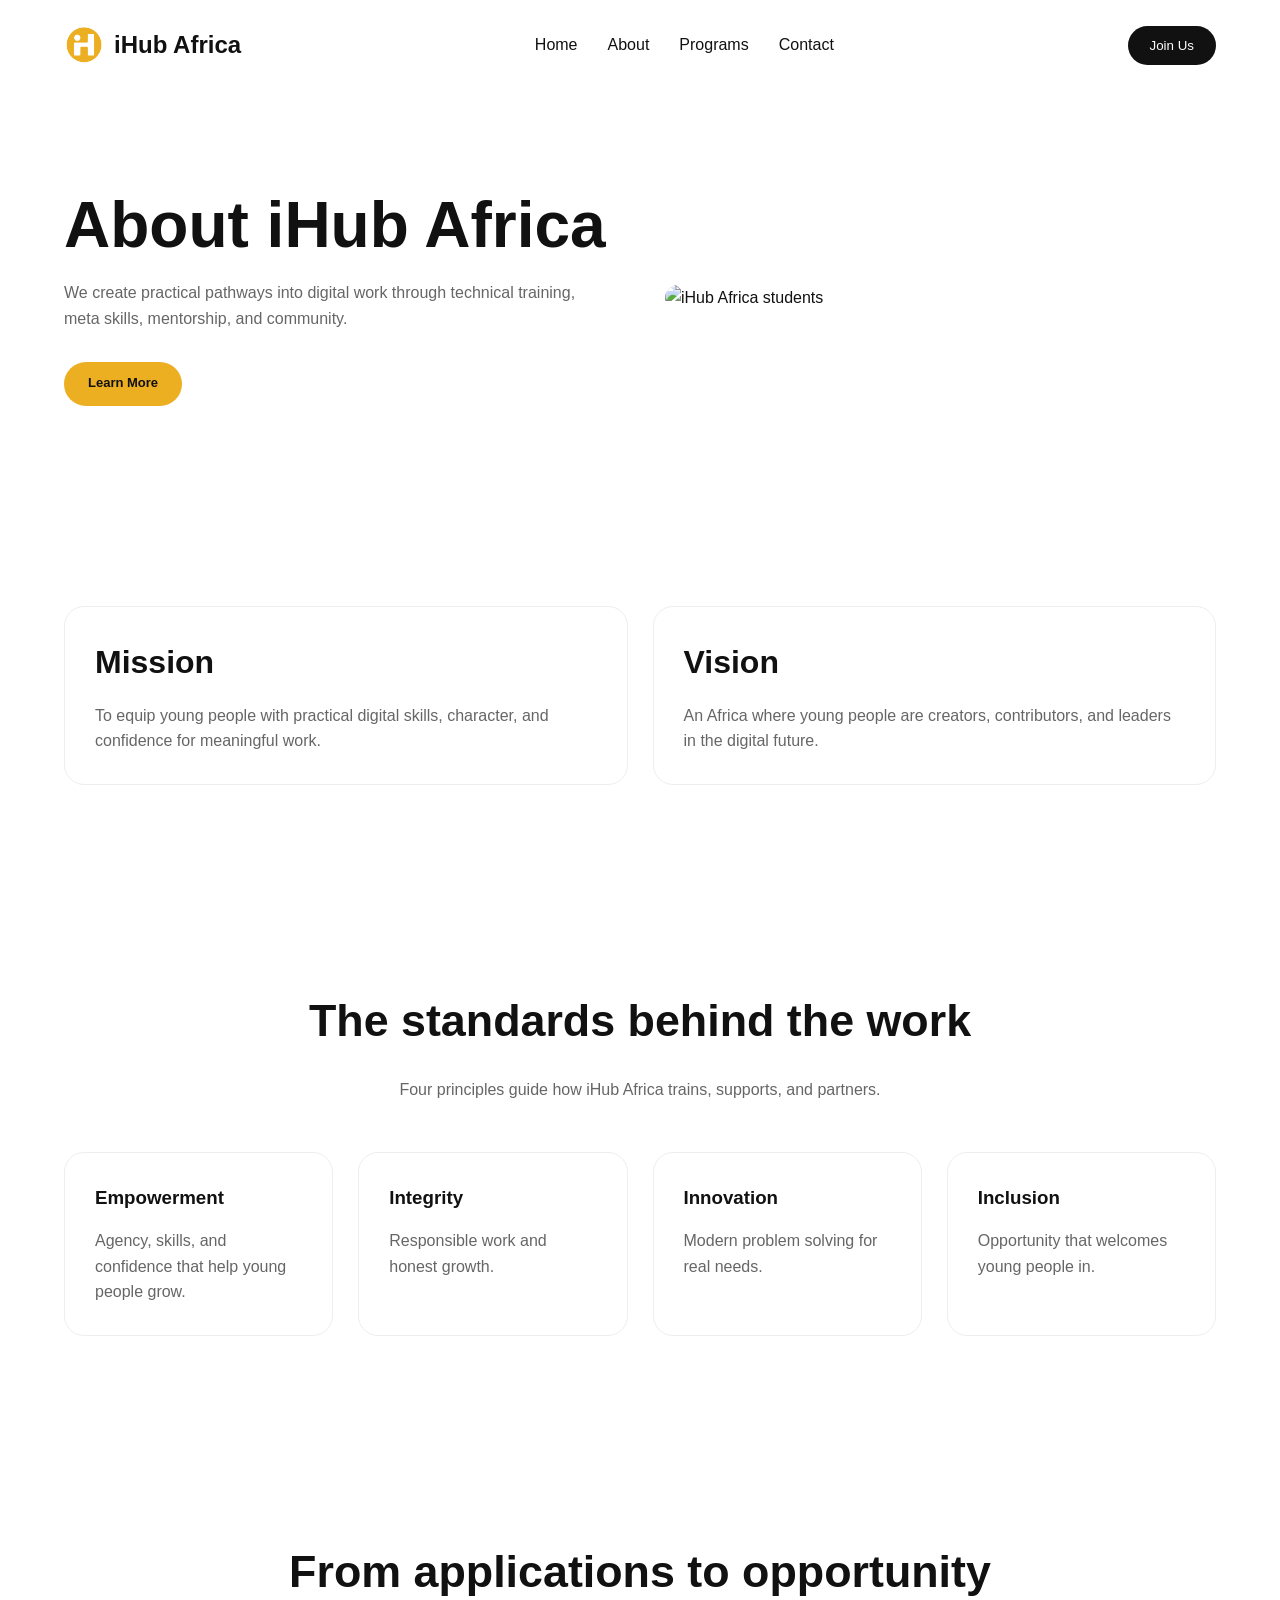
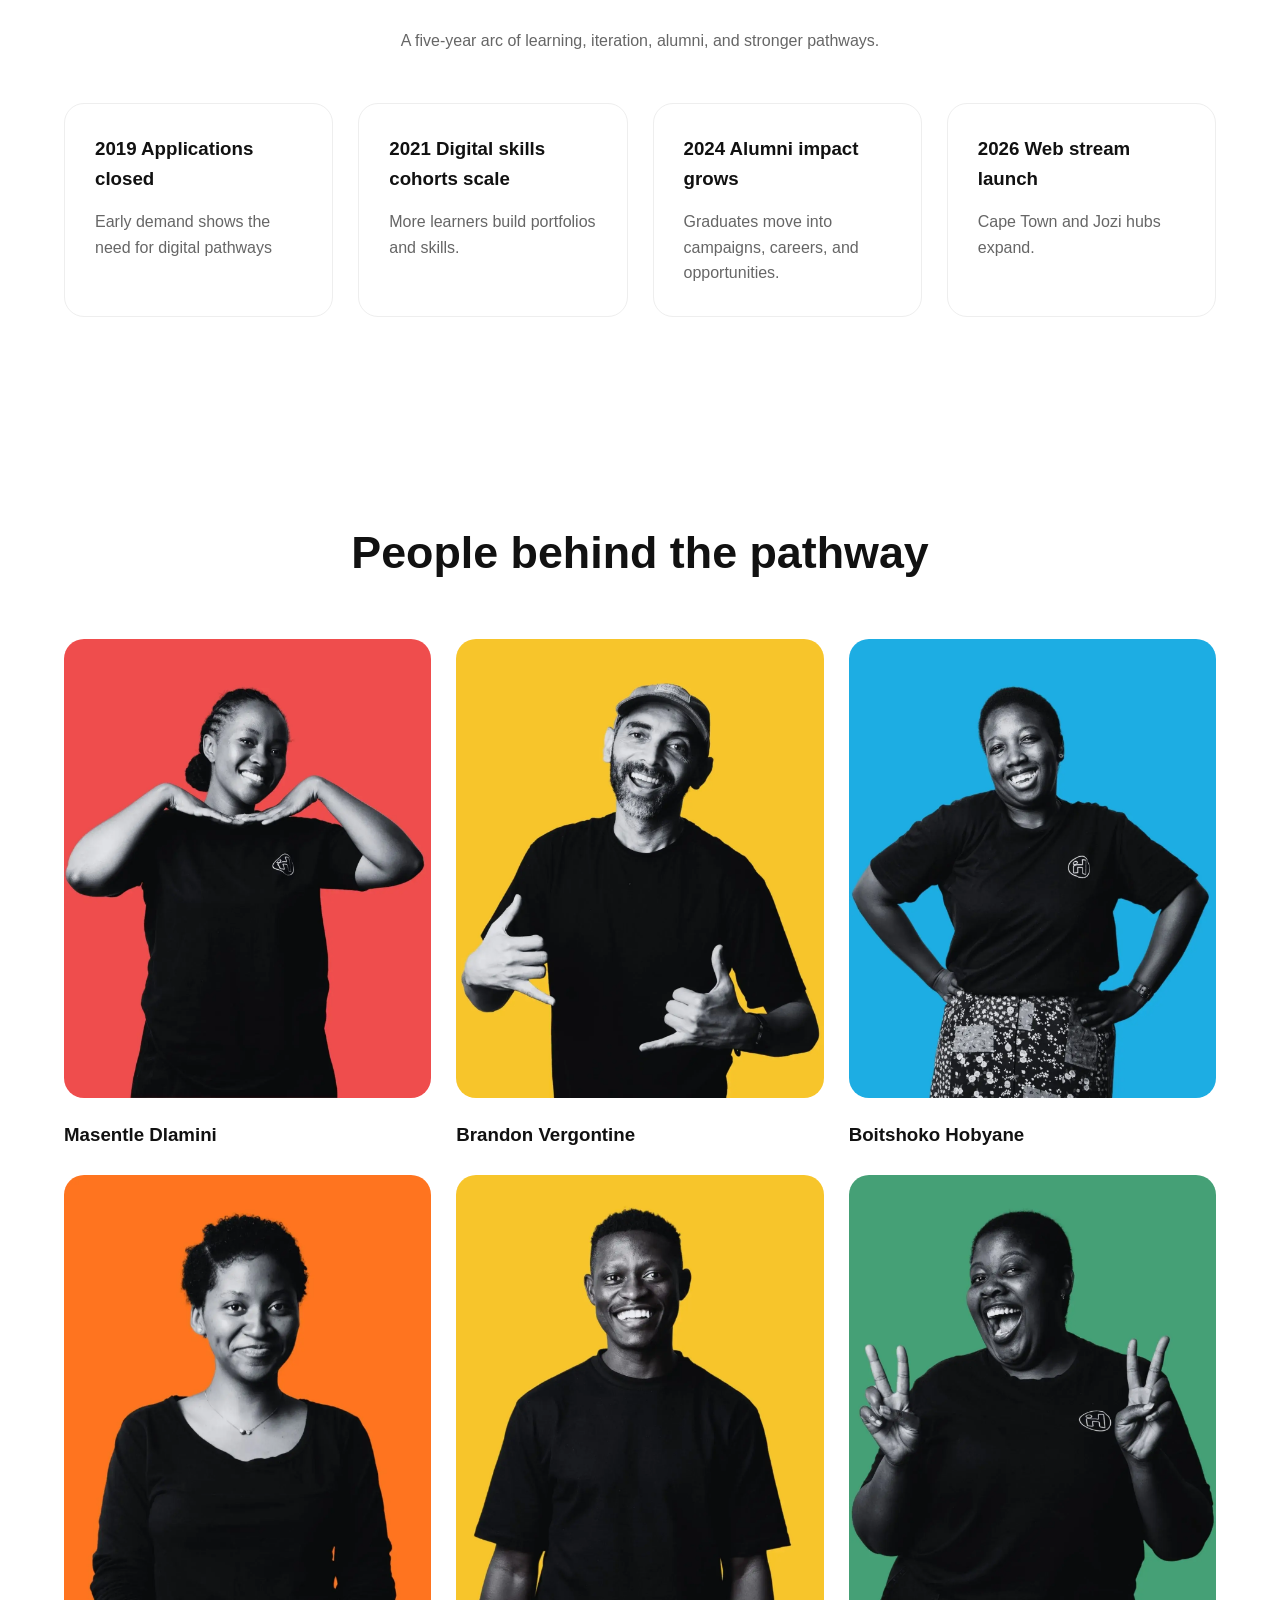
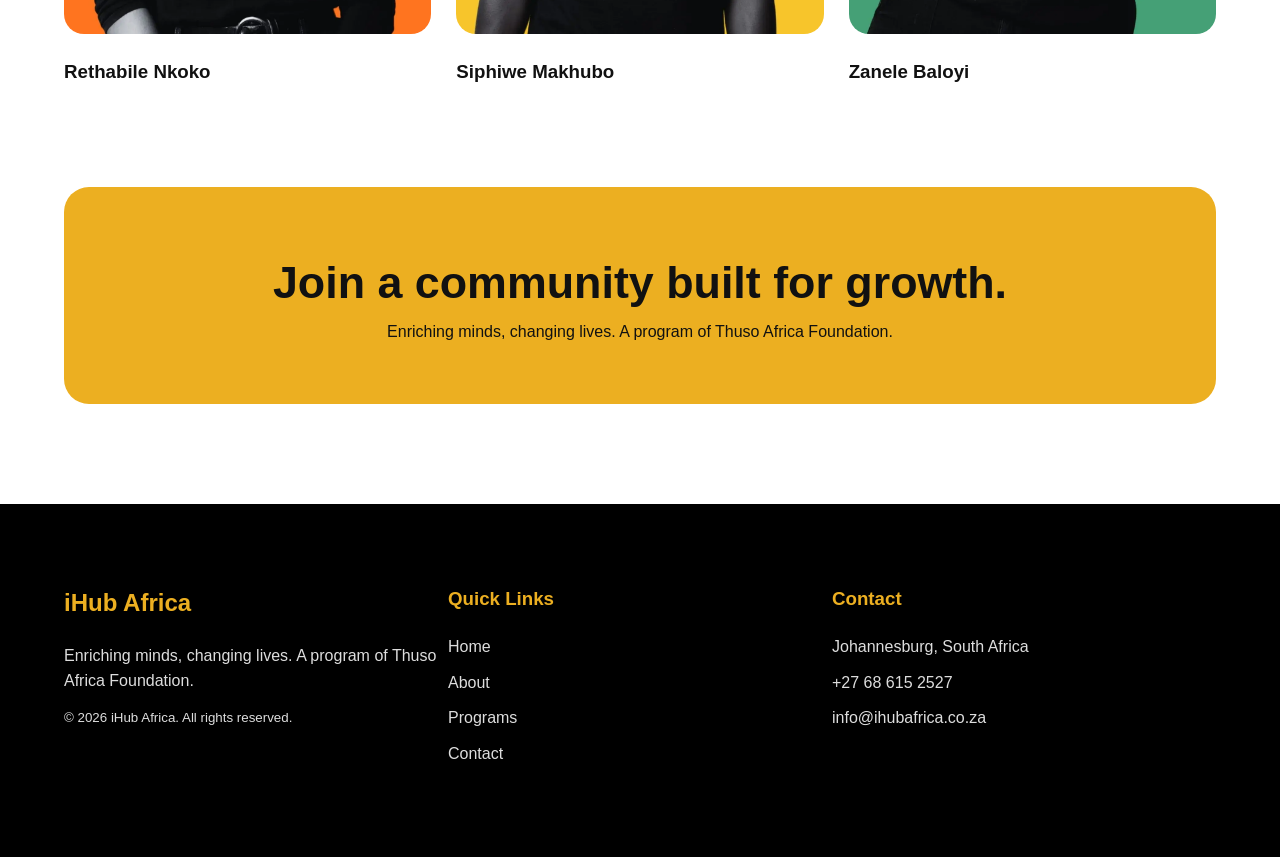
==== commit 6650c500: "Added heroe sections images" ====
--- a/about.html
+++ b/about.html
@@ -46,7 +46,7 @@
     </div>
      
         <div class="about-image">
-        <img src="images/about-image.jpg" alt="iHub Africa students">
+        <img src="./Assets/Images/36.png" alt="iHub Africa students">
     </div>
 
 </section>
@@ -197,23 +197,36 @@
 
 
         <div class="founder-card">
-            <img src="images/founder1.jpg" alt="Founder">
-            <h3>Founder Name</h3>
-        </div>
-
-        <div class="founder-card">
-            <img src="images/founder2.jpg" alt="Founder">
-            <h3>Founder Name</h3>
-        </div>
-
-
-
-        <div class="founder-card">
-            <img src="images/founder3.jpg" alt="Founder">
-            <h3>Founder Name</h3>
-        </div>
-
-          </div>
+            <img src="./Assets/Images/M Dlamini img1.webp" alt="Founder">
+            <h3>Masentle Dlamini</h3>
+        </div>
+
+        <div class="founder-card">
+            <img src="./Assets/Images/B Vergotine img2.webp" alt="Founder">
+            <h3>Brandon Vergontine</h3>
+        </div>
+
+        <div class="founder-card">
+            <img src="./Assets/Images/B Hobyane img3.webp" alt="Founder">
+            <h3>Boitshoko Hobyane</h3>
+        </div>
+
+        <div class="founder-card">
+            <img src="./Assets/Images/R Nkoko img4.webp" alt="Founder">
+            <h3>Rethabile Nkoko</h3>
+        </div>
+
+        <div class="founder-card">
+            <img src="./Assets/Images/S Makhubo img4.webp" alt="Founder">
+            <h3>Siphiwe Makhubo</h3>
+        </div>
+
+        <div class="founder-card">
+            <img src="./Assets/Images/Z Baloyi img6.webp" alt="Founder">
+            <h3>Zanele Baloyi</h3>
+        </div>
+
+        </div>
 
 
 </section>
--- a/styles.css
+++ b/styles.css
@@ -53,6 +53,11 @@
 .nav-links a {
     color: #111;
     font-weight: 500;
+    transition: color 0.3s ease;
+}
+
+.nav-links a:hover {
+    color: #ecaf21;
 }
 
 .join-btn {
@@ -62,6 +67,13 @@
     padding: 12px 22px;
     border-radius: 30px;
     cursor: pointer;
+    transition: all 0.3s ease;
+}
+
+.join-btn:hover {
+    background: #ecaf21;
+    color: #111;
+    transform: translateY(-2px);
 }
 
 /* HERO */
@@ -98,6 +110,13 @@
     border-radius: 30px;
     cursor: pointer;
     font-weight: bold;
+    transition: all 0.3s ease;
+}
+
+.hero-btn:hover {
+    background: #111;
+    color: white;
+    transform: translateY(-2px);
 }
 
 .hero-btn-secondary {
@@ -106,11 +125,23 @@
     padding: 14px 24px;
     border-radius: 30px;
     cursor: pointer;
-}
-
-.hero-image img {
+    transition: all 0.3s ease;
+}
+
+.hero-btn-secondary:hover {
+    background: #111;
+    color: white;
+    border-color: #111;
+    transform: translateY(-2px);
+}
+
+.hero-image img,
+.about-image img,
+.programs-image img,
+.contact-hero-image img {
     width: 100%;
     border-radius: 25px;
+    display: block;
 }
 
 /* STATS */
@@ -170,18 +201,35 @@
     gap: 25px;
 }
 
-.program-card {
+.program-card,
+.info-card,
+.value-card,
+.timeline-card {
     border: 1px solid #eee;
     border-radius: 20px;
     padding: 30px;
     background: white;
-}
-
-.program-card h3 {
+    transition: all 0.3s ease;
+}
+
+.program-card:hover,
+.info-card:hover,
+.value-card:hover,
+.timeline-card:hover {
+    transform: translateY(-8px);
+    box-shadow: 0 15px 30px rgba(0, 0, 0, 0.08);
+}
+
+.program-card h3,
+.value-card h3,
+.timeline-card h3 {
     margin-bottom: 15px;
 }
 
-.program-card p {
+.program-card p,
+.info-card p,
+.value-card p,
+.timeline-card p {
     color: #666;
 }
 
@@ -206,18 +254,19 @@
     color: white;
     padding: 15px 25px;
     border-radius: 30px;
+    transition: all 0.3s ease;
+}
+
+.btn-black:hover {
+    background: white;
+    color: #111;
+    transform: translateY(-2px);
 }
 
 /* PARTNERS */
 
 .partners-section {
     padding: 100px 5%;
-}
-
-.partner-logo {
-    border: 1px solid #ddd;
-    padding: 15px 25px;
-    border-radius: 30px;
 }
 
 .partners-marquee {
@@ -228,13 +277,25 @@
 
 .partners-track {
     display: flex;
-    gap: 20px;
+    align-items: center;
+    gap: 40px;
     width: max-content;
-    animation: scrollPartners 18s linear infinite;
+    animation: scrollPartners 20s linear infinite;
 }
 
 .partners-track.paused {
     animation-play-state: paused;
+}
+
+.partner-logo {
+    height: 60px;
+    width: auto;
+    object-fit: contain;
+    transition: transform 0.3s ease;
+}
+
+.partner-logo:hover {
+    transform: scale(1.1);
 }
 
 @keyframes scrollPartners {
@@ -250,32 +311,7 @@
 /* TESTIMONIALS */
 
 .testimonial-section {
-    padding: 100px 5%;
-}
-
-.testimonial-card {
-    background: #000000;
-    color: white;
-    border-radius: 25px;
-    padding: 60px;
-}
-
-.quote-icon {
-    width: 70px;
-    height: 70px;
-    background: #ecaf21;
-    border-radius: 15px;
-    margin-bottom: 30px;
-}
-
-.testimonial-card h2 {
-    font-size: 2rem;
-    margin-bottom: 20px;
-}
-
-.author {
-    color: #ecaf21;
-    font-weight: bold;
+    padding: 100px;
 }
 
 .testimonial-carousel {
@@ -298,14 +334,18 @@
 
 .testimonial-card {
     min-width: 100%;
+    background: #ffffff;
+    color: #ffffff;
+    border-radius: 25px;
+    padding: 60px;
     display: flex;
     align-items: center;
     gap: 30px;
 }
 
 .testimonial-photo {
-    width: 180px;
-    height: 180px;
+    width: 100%;
+    height: 100%;
     border-radius: 20px;
     object-fit: cover;
 }
@@ -324,6 +364,12 @@
     font-size: 2rem;
     cursor: pointer;
     z-index: 2;
+    transition: all 0.3s ease;
+}
+
+.carousel-arrow:hover {
+    background: #ecaf21;
+    color: #111;
 }
 
 .carousel-dots {
@@ -388,6 +434,12 @@
     padding: 15px 25px;
     border-radius: 50px;
     cursor: pointer;
+    transition: all 0.3s ease;
+}
+
+.newsletter-form button:hover {
+    background: #ecaf21;
+    color: #111;
 }
 
 /* FOOTER */
@@ -422,6 +474,7 @@
 
 .footer-column a {
     color: #ddd;
+    transition: color 0.3s ease;
 }
 
 .footer-column a:hover {
@@ -430,7 +483,9 @@
 
 /* ABOUT PAGE */
 
-.about-hero {
+.about-hero,
+.programs-content,
+.contact-hero {
     display: grid;
     grid-template-columns: 1fr 1fr;
     align-items: center;
@@ -438,13 +493,17 @@
     padding: 100px 5%;
 }
 
-.about-content h1 {
+.about-content h1,
+.program-text h1,
+.contact-hero-content h1 {
     font-size: 4rem;
     line-height: 1.1;
     margin-bottom: 20px;
 }
 
-.about-content p {
+.about-content p,
+.program-text p:not(.section-label),
+.contact-hero-content p {
     color: #666;
     max-width: 550px;
     margin-bottom: 30px;
@@ -460,13 +519,16 @@
     font-size: 13px;
     font-weight: 600;
     cursor: pointer;
+    display: inline-flex;
     align-items: center;
     justify-content: center;
-}
-
-.about-image img {
-    width: 100%;
-    border-radius: 25px;
+    transition: all 0.3s ease;
+}
+
+.learn-btn:hover {
+    background: #111;
+    color: white;
+    transform: translateY(-2px);
 }
 
 .mission-vision {
@@ -476,111 +538,57 @@
     padding: 100px 5%;
 }
 
-.info-card {
-    border: 1px solid #eee;
-    border-radius: 20px;
-    padding: 35px;
-    background: white;
-}
-
 .info-card h2 {
     font-size: 2rem;
     margin-bottom: 15px;
 }
 
-.info-card p {
-    color: #666;
-}
-
-.values {
+.values,
+.story,
+.founders {
     padding: 100px 5%;
 }
 
-.values > h2 {
+.values > h2,
+.story h2,
+.founders h2 {
     text-align: center;
     font-size: 2.8rem;
 }
 
-.section-text {
+.section-text,
+.story > p {
     text-align: center;
     color: #666;
     margin: 20px auto 50px;
 }
 
-.values-grid {
-    display: grid;
-    grid-template-columns: repeat(4, 1fr);
-    gap: 25px;
-}
-
-.value-card {
-    border: 1px solid #eee;
-    border-radius: 20px;
-    padding: 30px;
-}
-
-.value-card h3 {
-    margin-bottom: 15px;
-}
-
-.value-card p {
-    color: #666;
-}
-
-.story {
-    padding: 100px 5%;
-}
-
-.story h2 {
-    text-align: center;
-    font-size: 2.8rem;
-}
-
-.story > p {
-    text-align: center;
-    color: #666;
-}
-
+.values-grid,
 .timeline-grid {
     display: grid;
     grid-template-columns: repeat(4, 1fr);
     gap: 25px;
+}
+
+.timeline-grid,
+.founder-grid {
     margin-top: 50px;
-}
-
-.timeline-card {
-    border: 1px solid #eee;
-    border-radius: 20px;
-    padding: 30px;
-}
-
-.timeline-card h3 {
-    margin-bottom: 15px;
-}
-
-.timeline-card p {
-    color: #666;
-}
-
-.founders {
-    padding: 100px 5%;
-}
-
-.founders h2 {
-    text-align: center;
-    font-size: 2.8rem;
 }
 
 .founder-grid {
     display: grid;
     grid-template-columns: repeat(3, 1fr);
     gap: 25px;
-    margin-top: 50px;
 }
 
 .founder-card img {
     width: 100%;
     border-radius: 20px;
+    transition: transform 0.3s ease;
+}
+
+.founder-card img:hover {
+    transform: scale(1.03);
 }
 
 .founder-card h3 {
@@ -602,35 +610,8 @@
 /* PROGRAM PAGE */
 
 .programs-hero {
-    padding: 100px 5%;
-}
-
-.programs-content {
-    display: grid;
-    grid-template-columns: 1fr 1fr;
-    align-items: center;
-    gap: 50px;
-}
-
-.program-text h1 {
-    font-size: 4rem;
-    line-height: 1.1;
-    margin-bottom: 20px;
-}
-
-.program-text p:not(.section-label) {
-    color: #666;
-    max-width: 550px;
-    margin-bottom: 30px;
-}
-
-.programs-image img {
-    width: 100%;
-    border-radius: 25px;
-    display: block;
-}
-
-/* PROGRAM PATHWAYS */
+    padding: 0;
+}
 
 .program-options {
     padding: 100px 5%;
@@ -675,44 +656,6 @@
     color: #d9d9d9;
 }
 
-/* RESPONSIVE For Programs Page*/
-
-@media screen and (max-width: 1024px) {
-
-    .program-text h1 {
-        font-size: 3rem;
-    }
-
-    .program-grid {
-        grid-template-columns: repeat(2, 1fr);
-    }
-
-}
-
-@media screen and (max-width: 768px) {
-
-    .programs-hero {
-        padding: 80px 20px;
-    }
-
-    .program-text h1 {
-        font-size: 2.5rem;
-    }
-
-    .program-grid {
-        grid-template-columns: 1fr;
-    }
-
-}
-
-@media screen and (max-width: 480px) {
-
-    .program-text h1 {
-        font-size: 2rem;
-    }
-
-}
-
 .coach-section {
     padding: 80px 5%;
 }
@@ -727,8 +670,6 @@
     align-items: center;
     gap: 20px;
 }
-
-/* GALLERY */
 
 .gallery-section {
     padding: 80px 5%;
@@ -741,52 +682,30 @@
 }
 
 .gallery-card {
-    height: 180px;
-    background: #5f8f73;
+    overflow: hidden;
     border-radius: 20px;
-    position: relative;
-}
-
-.gallery-card::before {
-    content: "";
-    width: 80px;
-    height: 50px;
-    background: #ecaf21;
-    border-radius: 12px;
-    position: absolute;
-    top: -15px;
-    right: 15px;
+    height: 250px;
+    transition: all 0.3s ease;
+}
+
+.gallery-card img {
+    width: 100%;
+    height: 100%;
+    object-fit: cover;
+    display: block;
+    transition: transform 0.4s ease;
+}
+
+.gallery-card:hover {
+    transform: translateY(-6px);
+    box-shadow: 0 12px 25px rgba(0, 0, 0, 0.1);
+}
+
+.gallery-card:hover img {
+    transform: scale(1.05);
 }
 
 /* CONTACT PAGE */
-
-/* CONTACT HERO */
-
-.contact-hero {
-    display: grid;
-    grid-template-columns: 1fr 1fr;
-    align-items: center;
-    gap: 50px;
-    padding: 100px 5%;
-}
-
-.contact-hero-content h1 {
-    font-size: 4rem;
-    line-height: 1.1;
-    margin-bottom: 20px;
-}
-
-.contact-hero-content p {
-    color: #666;
-    max-width: 550px;
-    margin-bottom: 30px;
-}
-
-.contact-hero-image img {
-    width: 100%;
-    border-radius: 25px;
-    display: block;
-}
 
 .contact-section {
     display: flex;
@@ -821,6 +740,11 @@
     outline: none;
 }
 
+.contact-form input:focus,
+.contact-form textarea:focus {
+    border-color: #ecaf21;
+}
+
 .primary-btn {
     display: inline-block;
     background: #050505;
@@ -831,7 +755,13 @@
     cursor: pointer;
     font-size: 1rem;
     margin-top: 1rem;
-    transition: 0.3s;
+    transition: all 0.3s ease;
+}
+
+.primary-btn:hover {
+    background: #ecaf21;
+    color: #111;
+    transform: translateY(-2px);
 }
 
 .contact-info {
@@ -881,7 +811,10 @@
         max-width: 1400px;
     }
 
-    .hero-text h1 {
+    .hero-text h1,
+    .about-content h1,
+    .program-text h1,
+    .contact-hero-content h1 {
         font-size: 5rem;
     }
 
@@ -912,13 +845,16 @@
 
     .hero,
     .about-hero,
-    .programs-content {
+    .programs-content,
+    .contact-hero {
         grid-template-columns: 1fr;
         text-align: center;
     }
 
     .hero-text p,
-    .about-content p {
+    .about-content p,
+    .program-text p:not(.section-label),
+    .contact-hero-content p {
         margin: 0 auto 30px;
     }
 
@@ -933,7 +869,7 @@
 
     .programs-grid,
     .program-grid {
-        grid-template-columns: 1fr;
+        grid-template-columns: repeat(2, 1fr);
     }
 
     .values-grid,
@@ -945,9 +881,9 @@
     .cta-box,
     .newsletter-content,
     .coach-card {
-    flex-direction: column;
-    text-align: center;
-}
+        flex-direction: column;
+        text-align: center;
+    }
 
     .footer-container {
         flex-wrap: wrap;
@@ -972,7 +908,10 @@
         gap: 15px;
     }
 
-    .hero {
+    .hero,
+    .about-hero,
+    .programs-content,
+    .contact-hero {
         padding: 60px 20px;
     }
 
@@ -980,8 +919,8 @@
     .about-content h1,
     .program-text h1,
     .contact-hero-content h1 {
-    font-size: 2.5rem;
-}
+        font-size: 2.5rem;
+    }
 
     .hero-buttons {
         flex-direction: column;
@@ -1009,6 +948,8 @@
     }
 
     .mission-vision,
+    .programs-grid,
+    .program-grid,
     .values-grid,
     .timeline-grid,
     .founder-grid,
@@ -1027,6 +968,11 @@
         width: 100%;
     }
 
+    .testimonial-card {
+        flex-direction: column;
+        text-align: center;
+    }
+
     .footer-container {
         flex-direction: column;
         align-items: center;
@@ -1041,7 +987,8 @@
 @media screen and (max-width: 480px) {
     .hero-text h1,
     .about-content h1,
-    .program-text h1 {
+    .program-text h1,
+    .contact-hero-content h1 {
         font-size: 2rem;
     }
 
@@ -1063,30 +1010,4 @@
     .newsletter-text h2 {
         font-size: 1.8rem;
     }
-}
-
-@media screen and (max-width: 1024px) {
-
-    .contact-hero {
-        grid-template-columns: 1fr;
-        text-align: center;
-    }
-
-    .contact-hero-content p {
-        margin-left: auto;
-        margin-right: auto;
-    }
-
-}
-
-@media screen and (max-width: 768px) {
-
-    .contact-hero {
-        padding: 60px 20px;
-    }
-
-    .contact-hero-content h1 {
-        font-size: 2.5rem;
-    }
-
 }
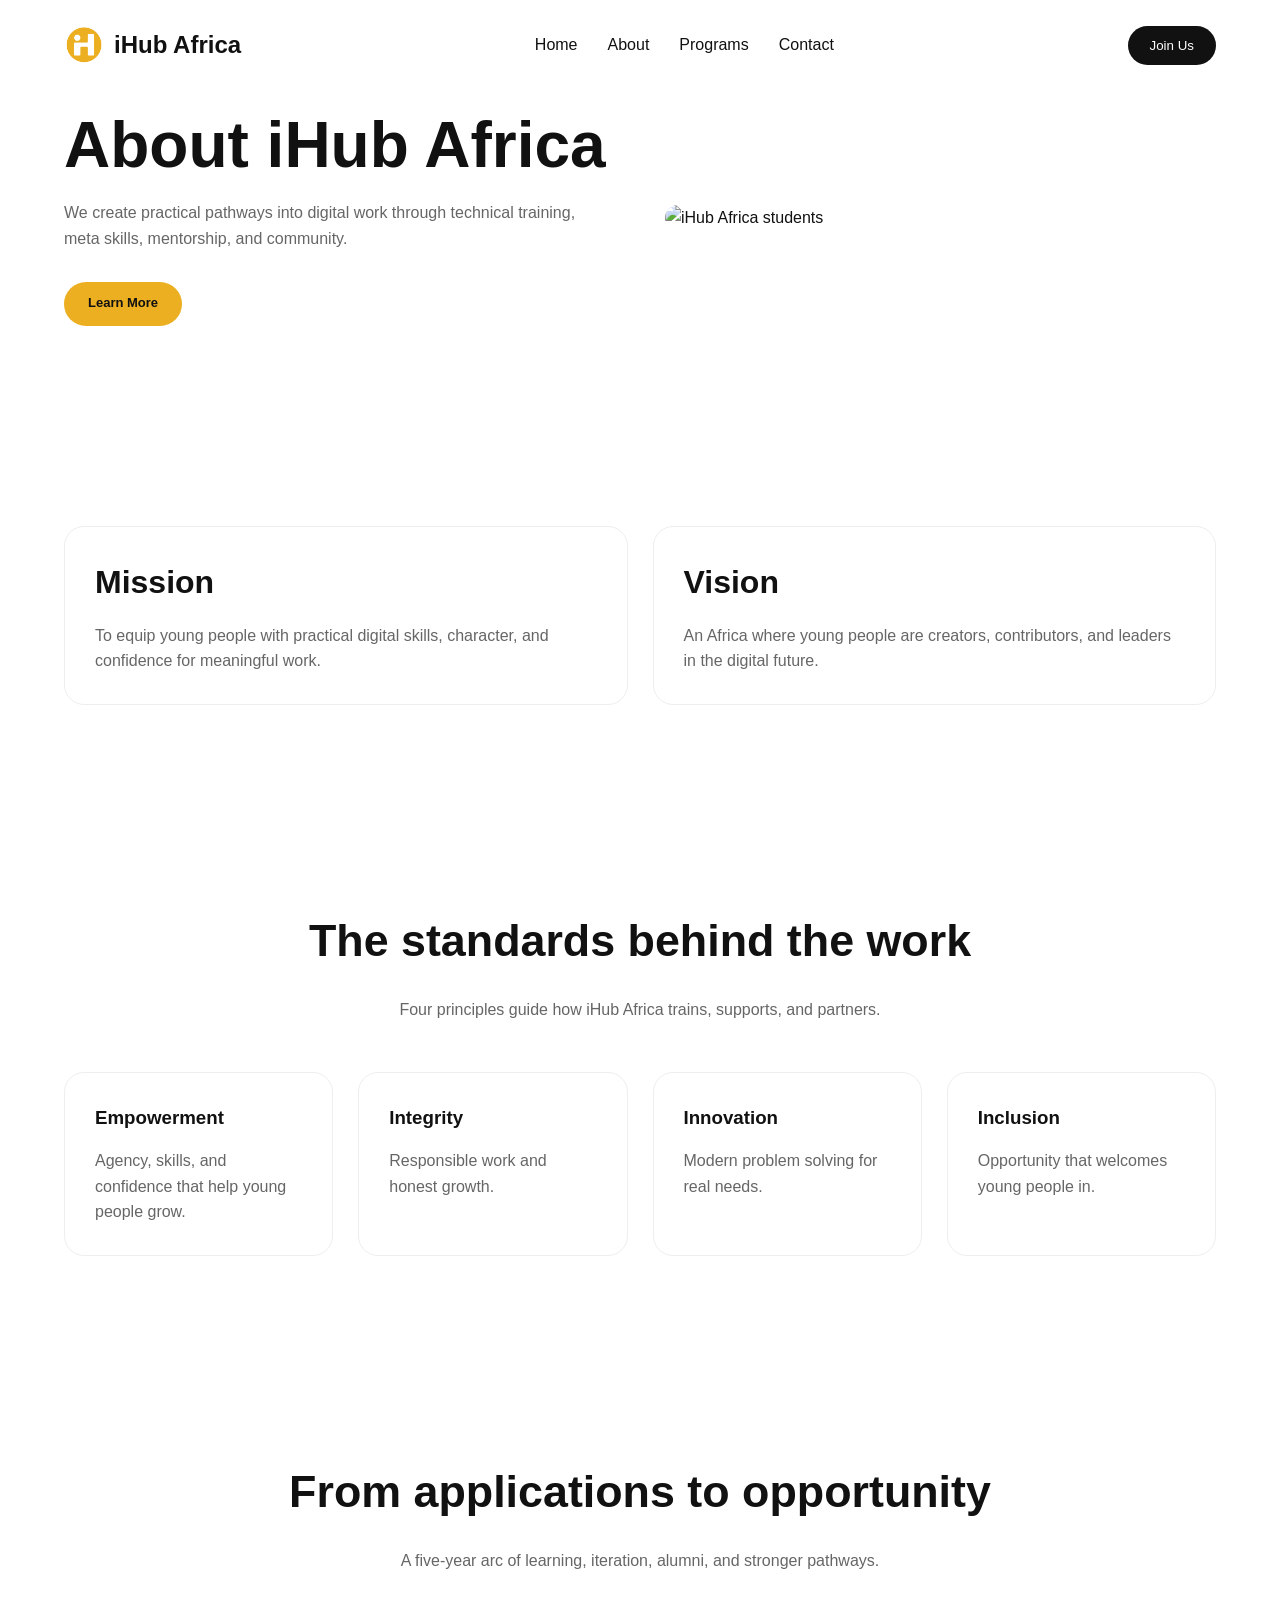
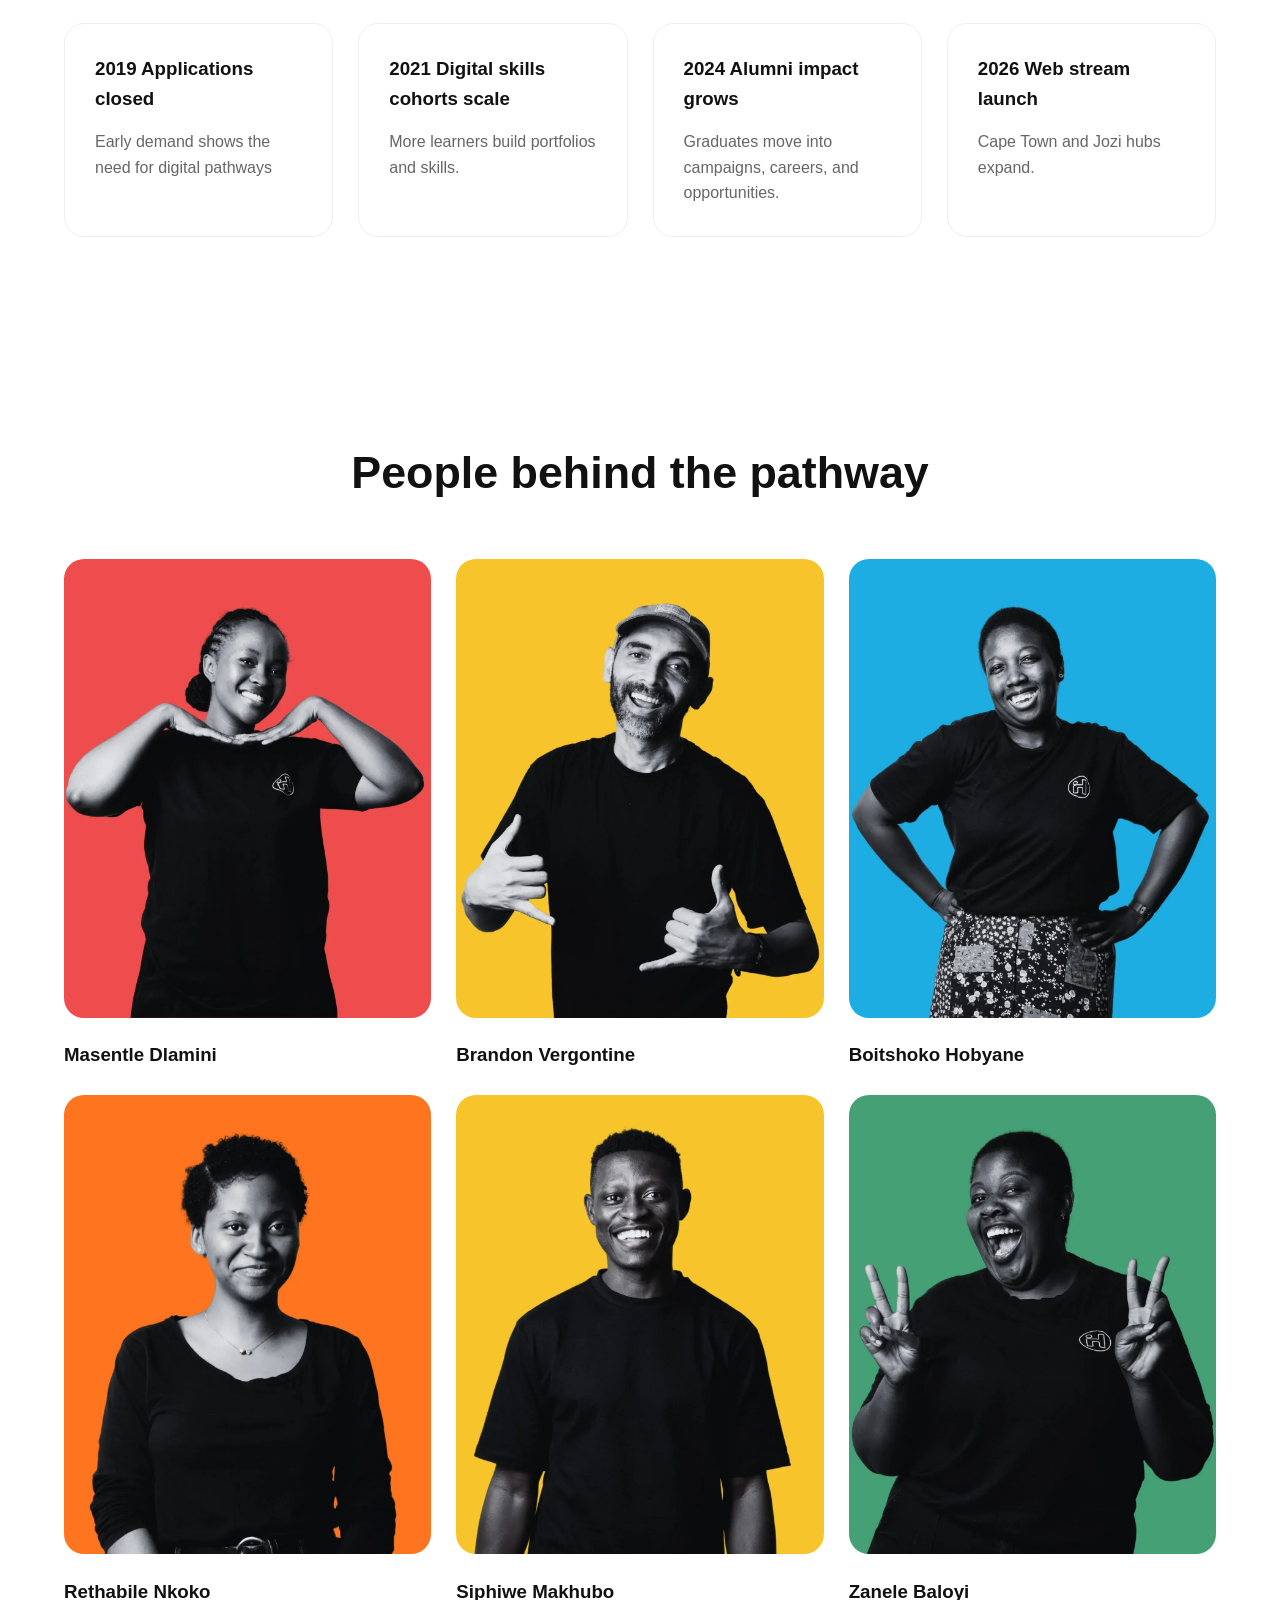
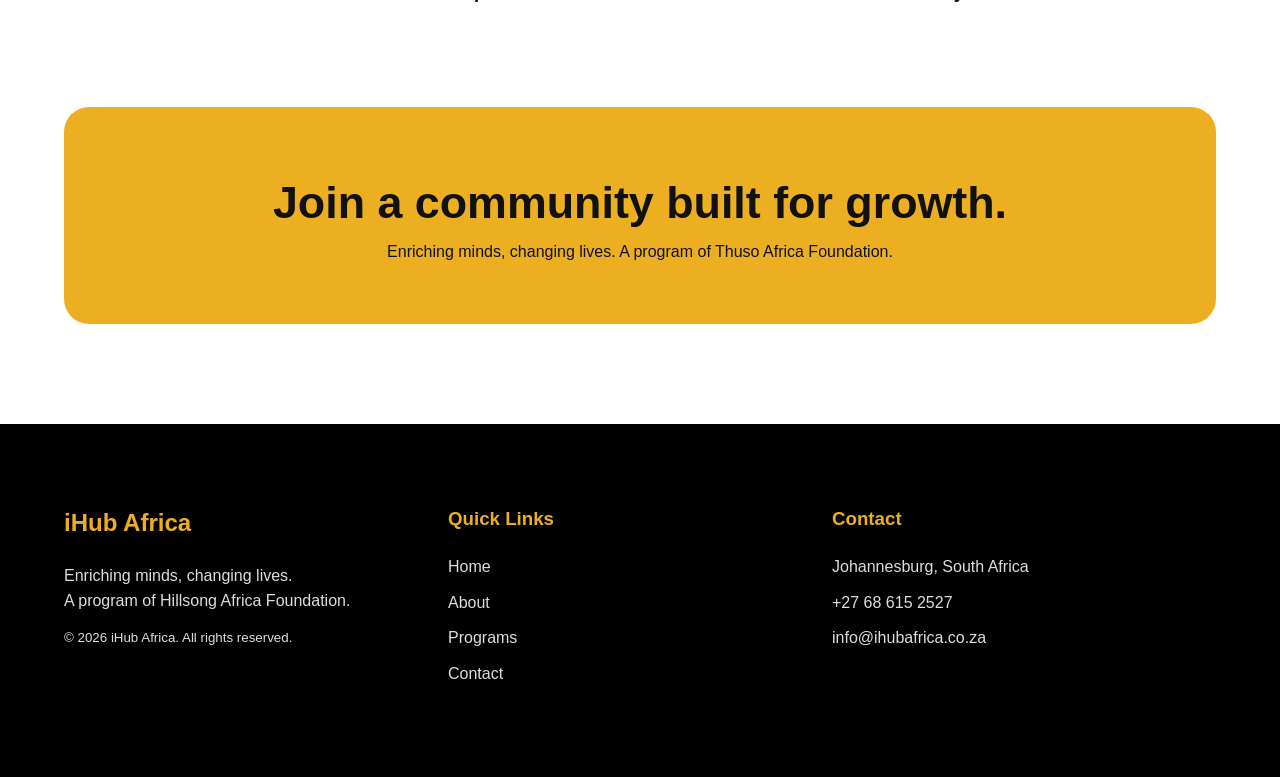
==== commit 03220ef7: "Fixed typo" ====
--- a/about.html
+++ b/about.html
@@ -39,7 +39,7 @@
         <p>
             We create practical pathways into digital work through technical training, meta skills, mentorship, and community.</p>
 
-         <a href="#" class="learn-btn">
+         <a href="about.html#mission-vision" class="learn-btn">
             Learn More
         </a>
 
@@ -253,8 +253,8 @@
                 <h2>iHub Africa</h2>
 
                 <p>
-                    Enriching minds, changing lives.
-                    A program of Thuso Africa Foundation.
+                    Enriching minds, changing lives.<br>
+                    A program of Hillsong Africa Foundation.
                 </p>
 
                 <small>
--- a/styles.css
+++ b/styles.css
@@ -9,6 +9,7 @@
     background: #ffffff;
     color: #111;
     line-height: 1.6;
+    padding-top: 10px;
 }
 
 .container {
@@ -32,6 +33,13 @@
     justify-content: space-between;
     align-items: center;
     padding: 25px 5%;
+    position: fixed;
+    top: 0;
+    left: 0;
+    width: 100%;
+    background: rgba(255, 255, 255, 0.95);
+    backdrop-filter: blur(10px);
+    z-index: 1000;
 }
 
 .logo {
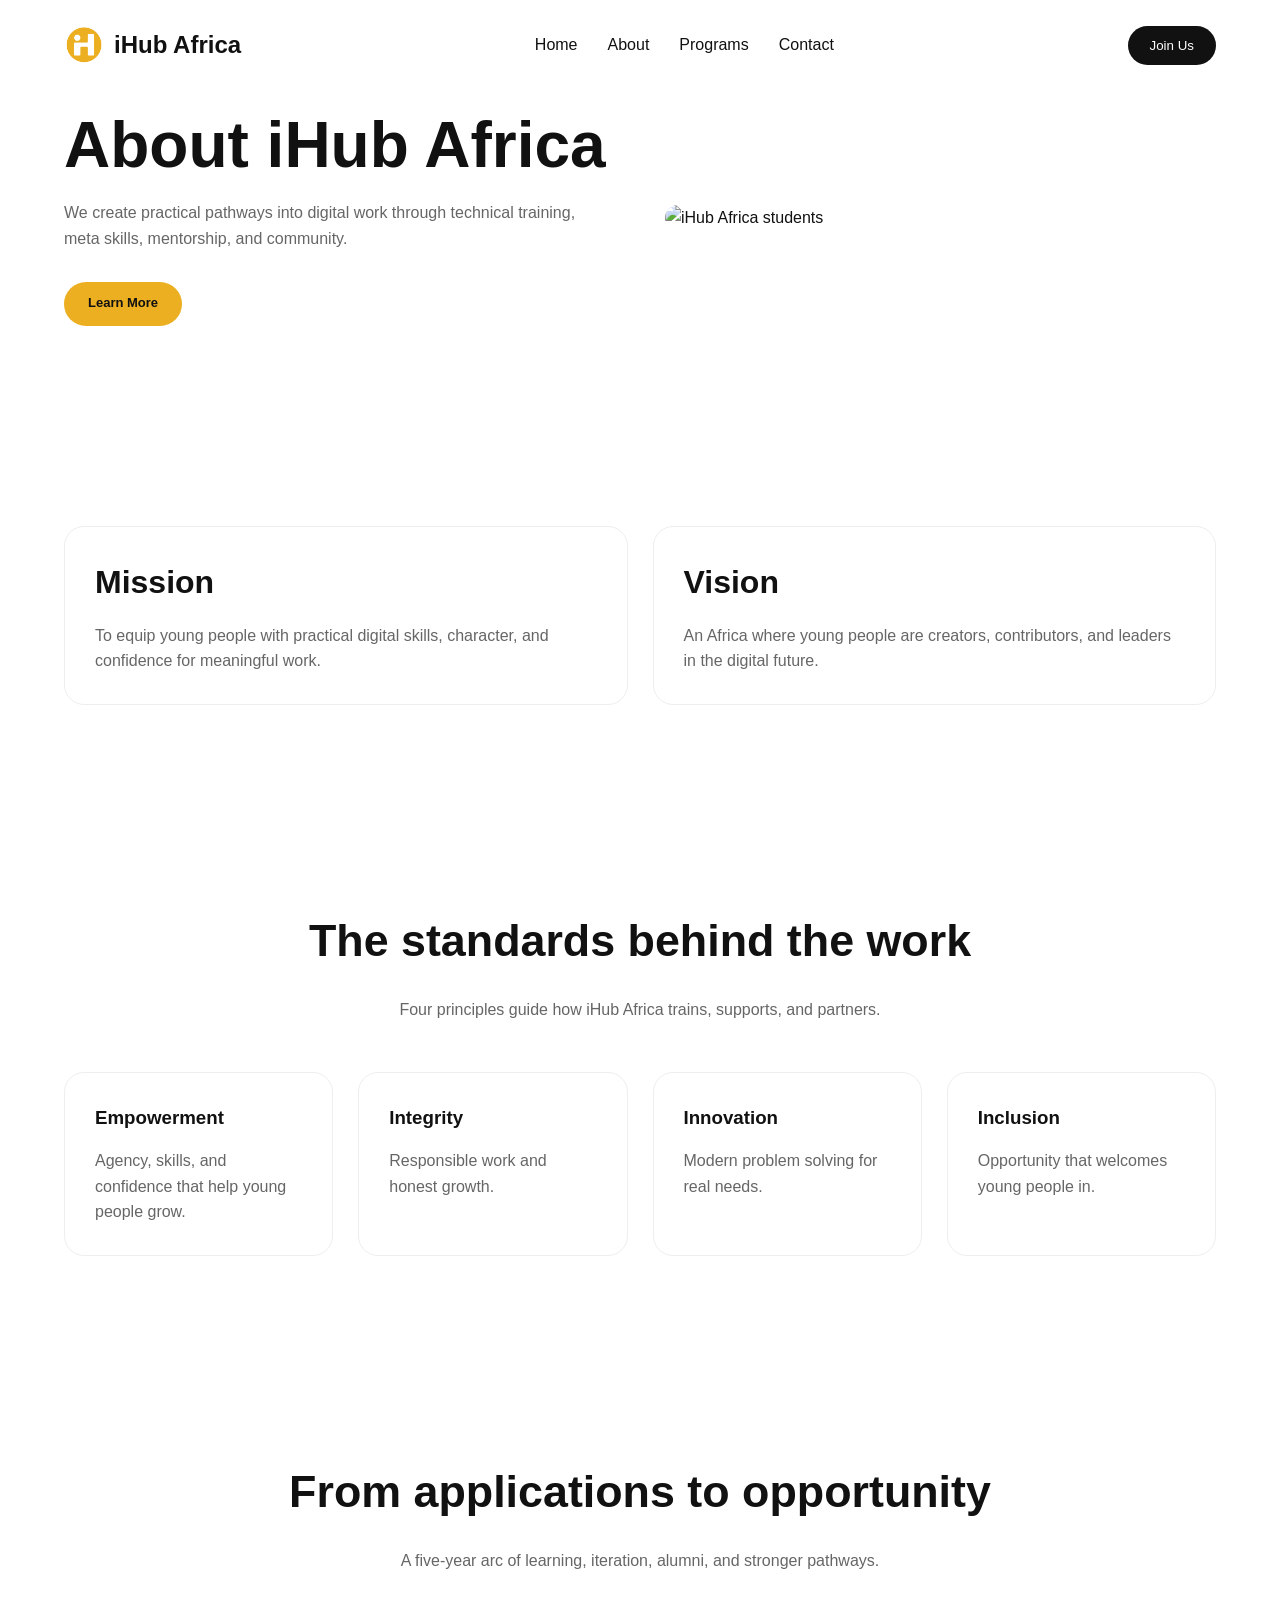
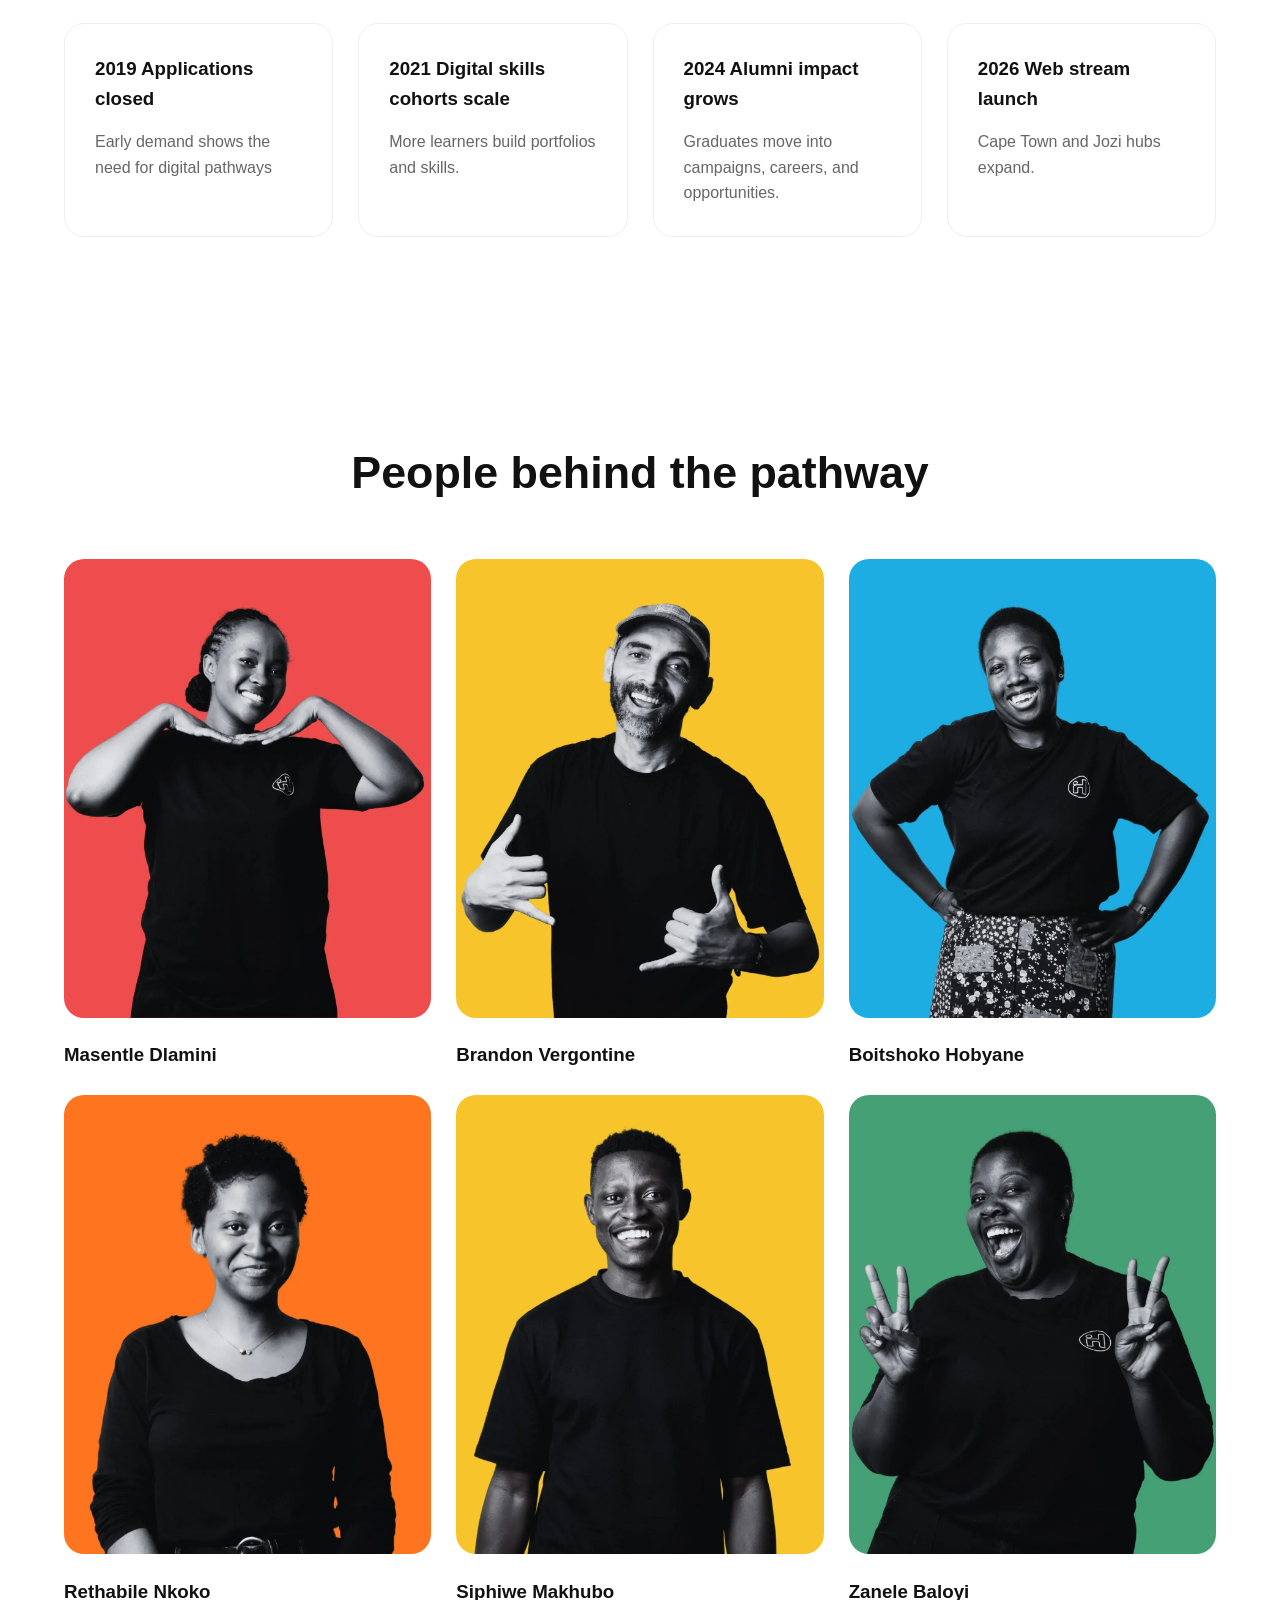
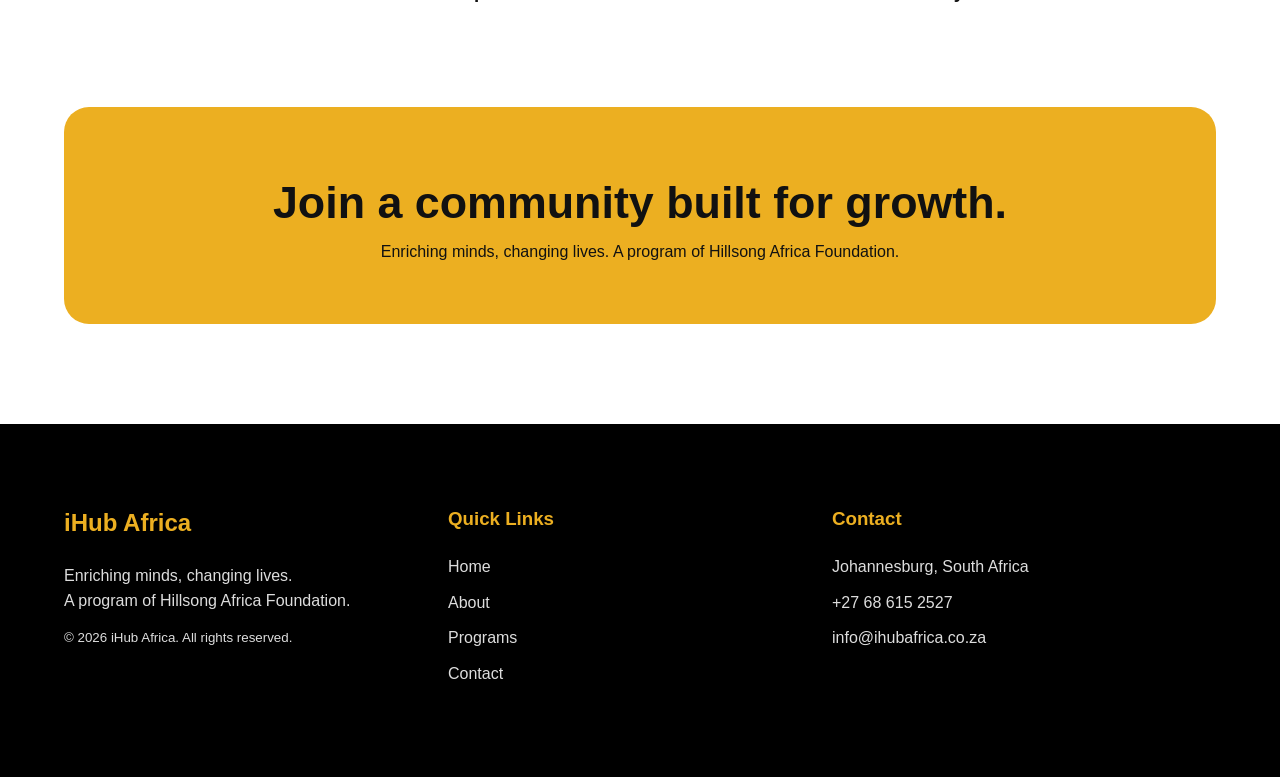
==== commit 70f1f9a7: "Corrected Thuso to Hillsong" ====
--- a/about.html
+++ b/about.html
@@ -239,7 +239,7 @@
 
     <p>
         Enriching minds, changing lives.
-        A program of Thuso Africa Foundation.
+        A program of Hillsong Africa Foundation.
     </p>
 
 </section>
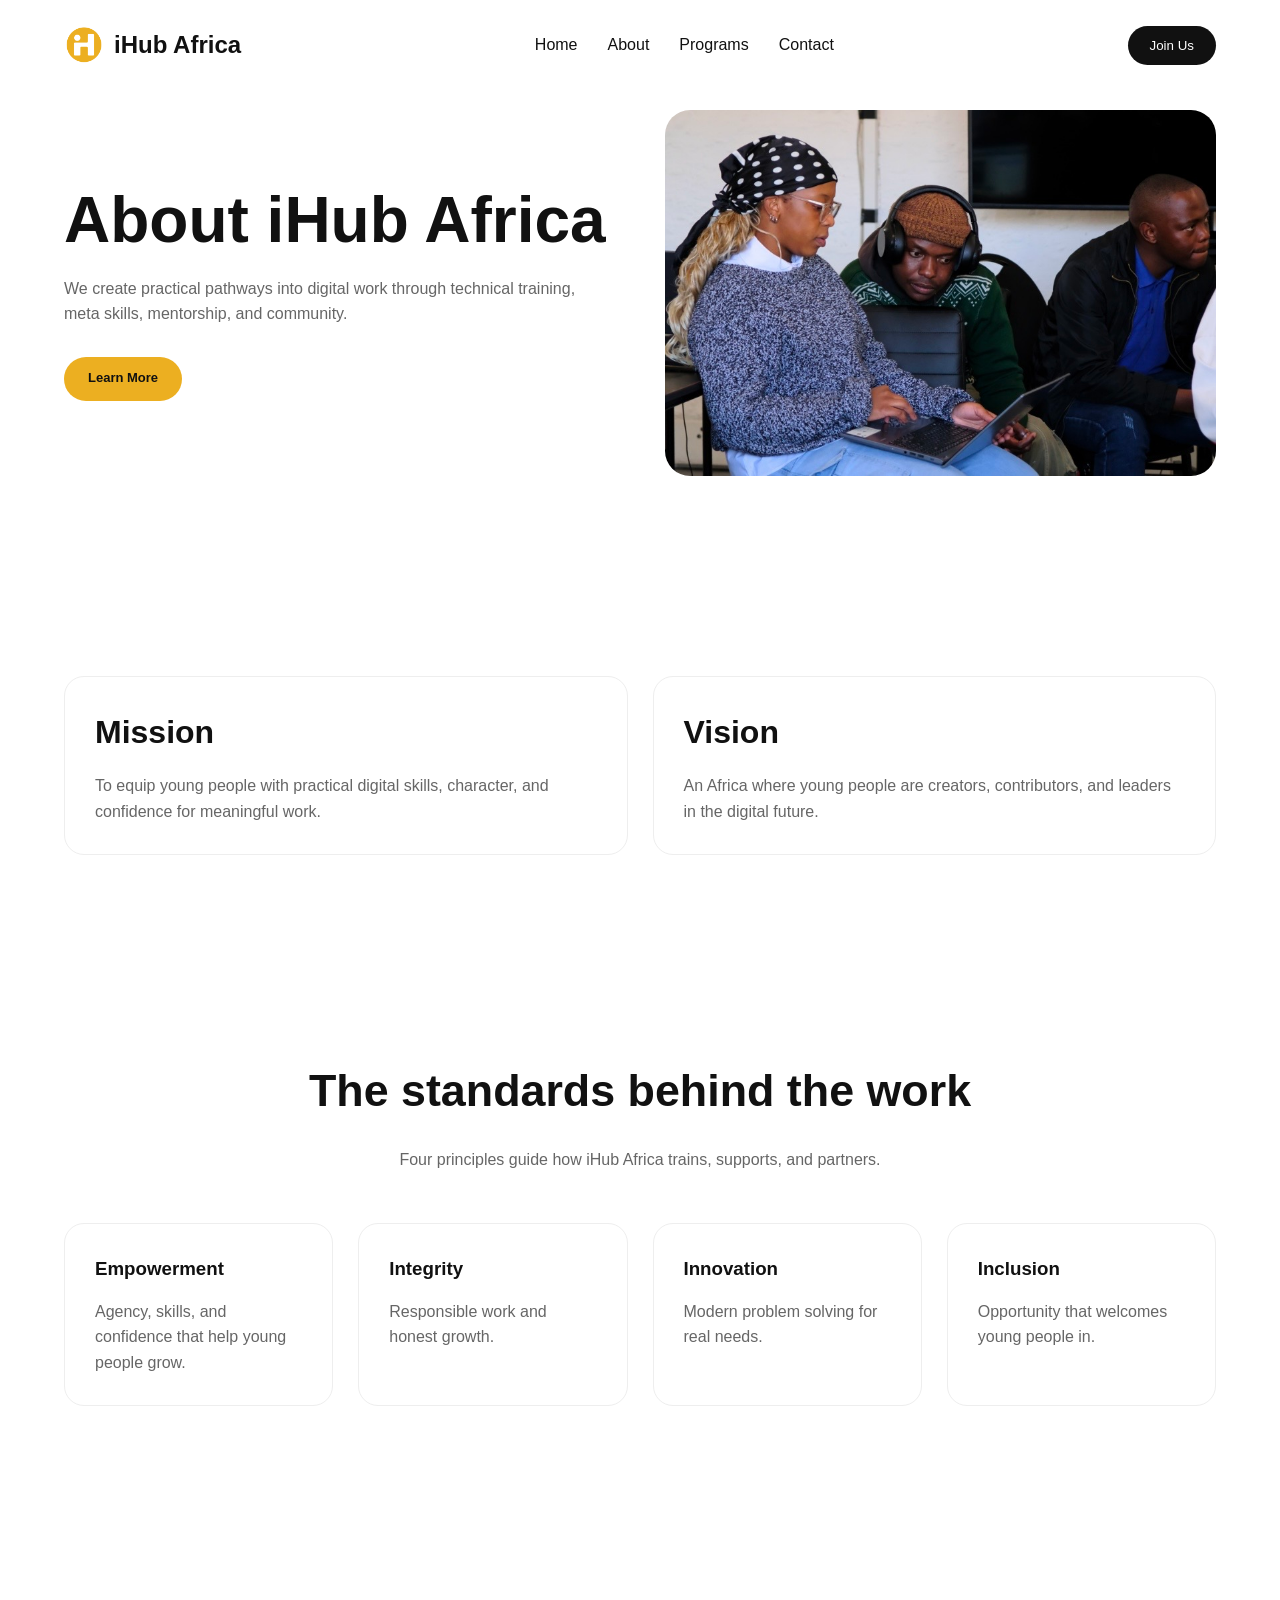
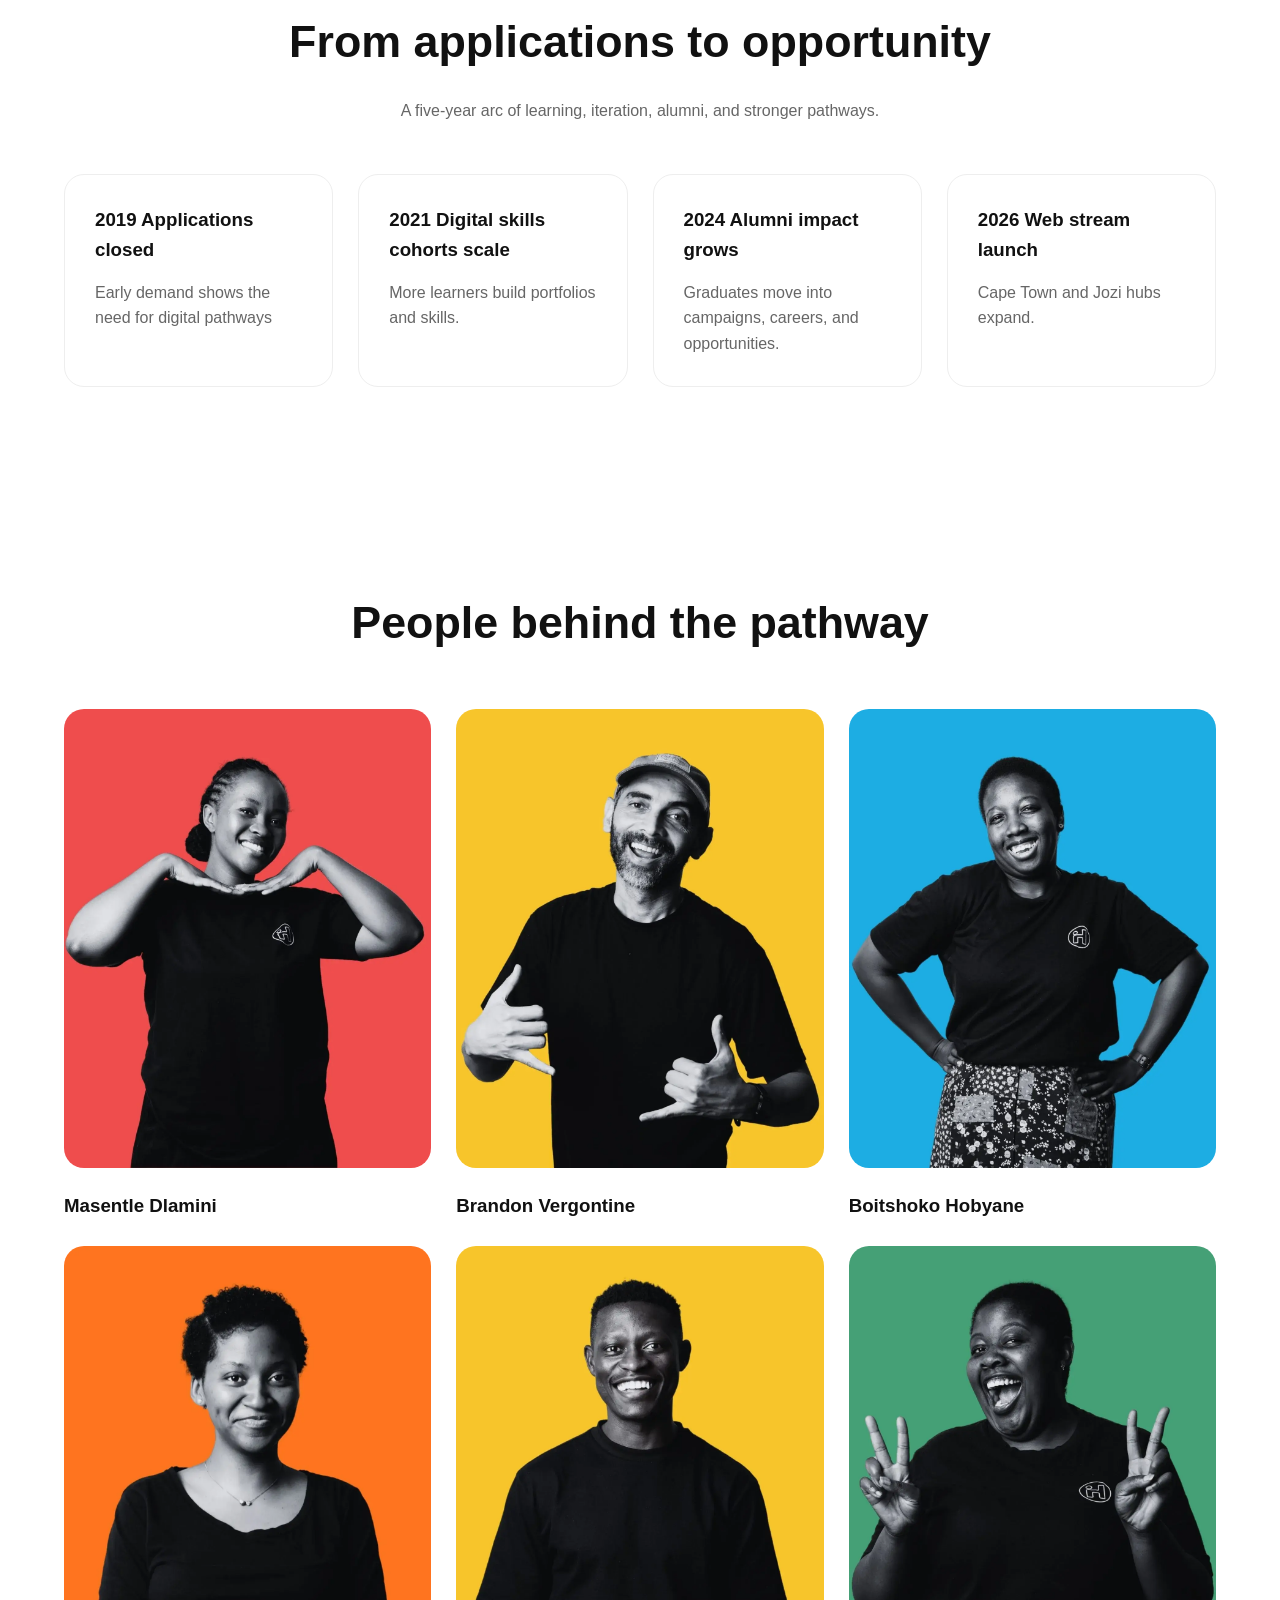
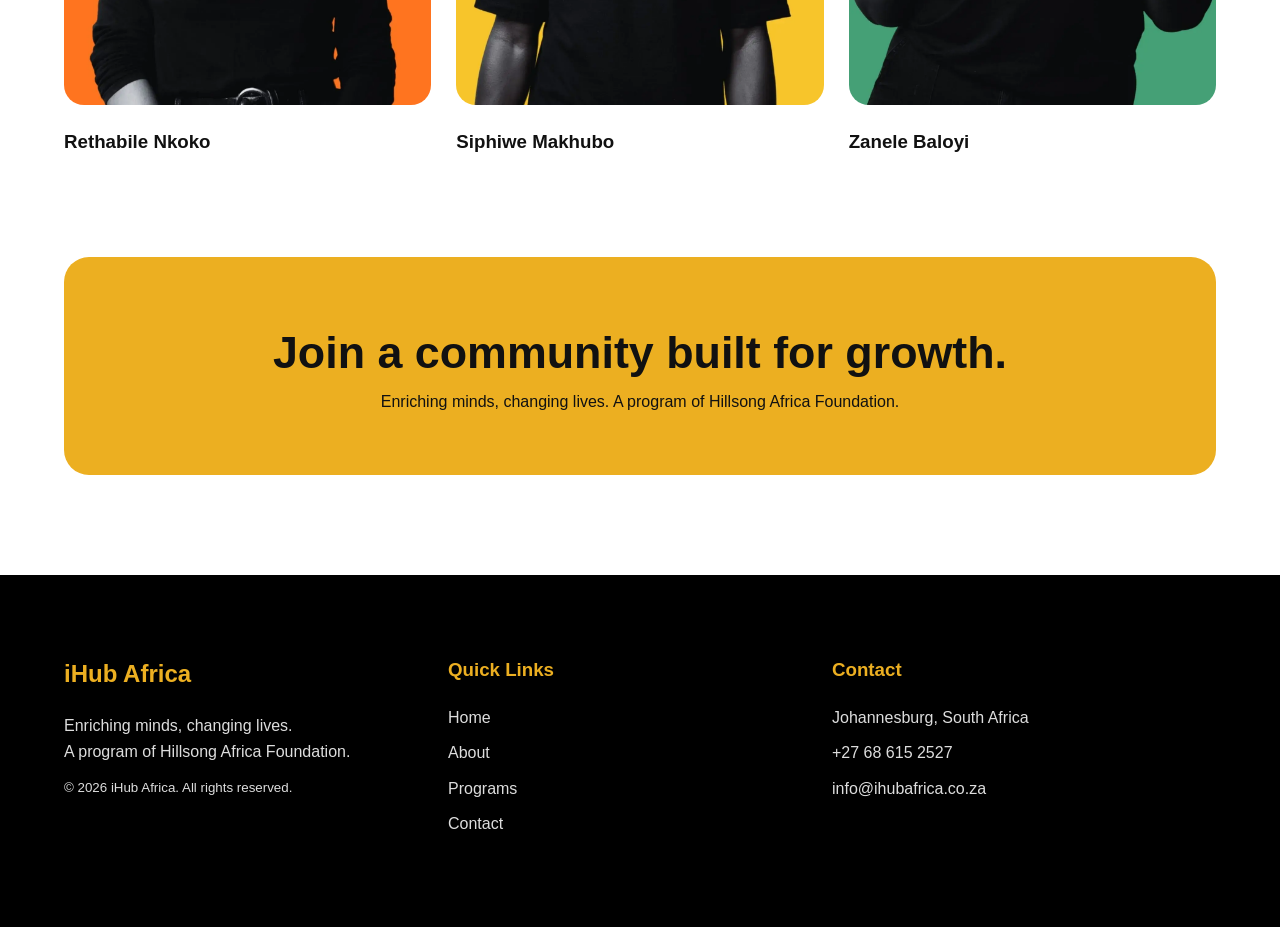
==== commit 8d3e712a: "Compressed the hero images" ====
--- a/about.html
+++ b/about.html
@@ -46,7 +46,7 @@
     </div>
      
         <div class="about-image">
-        <img src="./Assets/Images/36.png" alt="iHub Africa students">
+        <img src="./Assets/Images/IMG_4240.jpg" alt="iHub Africa students">
     </div>
 
 </section>
--- a/styles.css
+++ b/styles.css
@@ -920,7 +920,7 @@
     .about-hero,
     .programs-content,
     .contact-hero {
-        padding: 60px 20px;
+        padding: 200px 20px;
     }
 
     .hero-text h1,
@@ -992,7 +992,7 @@
     }
 }
 
-@media screen and (max-width: 480px) {
+@media screen and (max-width: 286px) {
     .hero-text h1,
     .about-content h1,
     .program-text h1,
@@ -1000,6 +1000,13 @@
         font-size: 2rem;
     }
 
+    .hero,
+    .about-hero,
+    .programs-content,
+    .contact-hero {
+        padding: 250px 20px;
+    }
+
     .section-header h2 {
         font-size: 1.7rem;
     }
